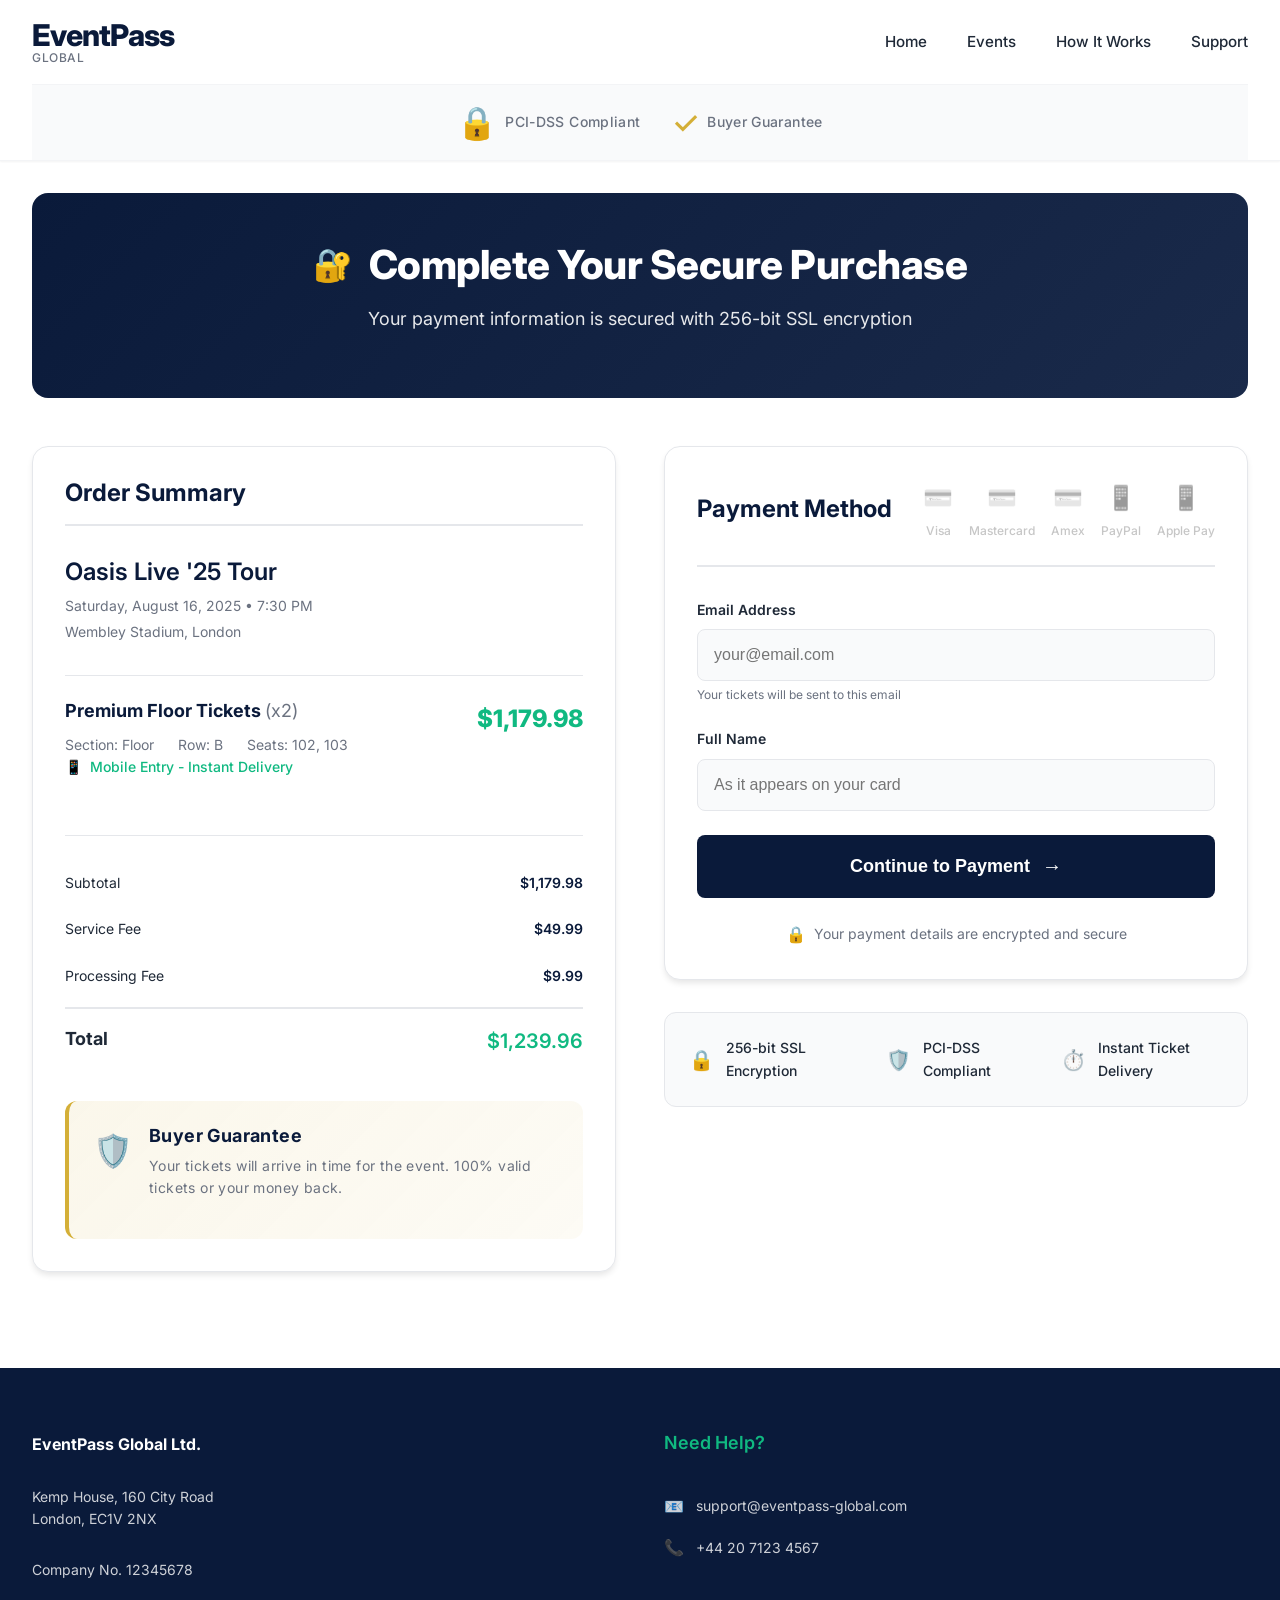
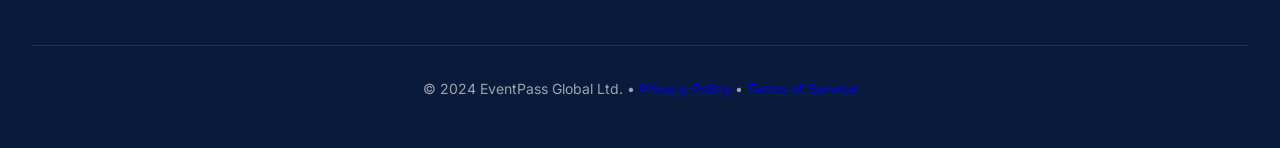
==== checkout.html @ 07b2f922 "Create checkout.html" ====
<!DOCTYPE html>
<html lang="en">
<head>
    <meta charset="UTF-8">
    <meta name="viewport" content="width=device-width, initial-scale=1.0">
    <title>Checkout | EventPass Global</title>
    <meta name="description" content="Complete your secure ticket purchase with EventPass Global">
    <link rel="stylesheet" href="style.css">
    <link rel="preconnect" href="https://fonts.googleapis.com">
    <link rel="preconnect" href="https://fonts.gstatic.com" crossorigin>
    <link href="https://fonts.googleapis.com/css2?family=Inter:wght@300;400;500;600;700;800;900&display=swap" rel="stylesheet">
    <link rel="stylesheet" href="https://cdnjs.cloudflare.com/ajax/libs/font-awesome/6.4.0/css/all.min.css">
    <link rel="icon" type="image/x-icon" href="assets/icons/favicon.ico">
</head>
<body>
    <!-- Header -->
    <header class="header">
        <div class="header-container">
            <nav class="navbar">
                <div class="logo">
                    <div class="logo-main">
                        <span class="logo-eventpass">EventPass</span>
                        <span class="logo-global">Global</span>
                    </div>
                </div>
                <ul class="nav-menu">
                    <li><a href="index.html" class="nav-link">Home</a></li>
                    <li><a href="index.html#events" class="nav-link">Events</a></li>
                    <li><a href="index.html#how-it-works" class="nav-link">How It Works</a></li>
                    <li><a href="#support" class="nav-link">Support</a></li>
                </ul>
            </nav>
            <div class="trust-badges-container">
                <div class="trust-badge">
                    <span class="badge-icon">🔒</span>
                    <span class="badge-text">PCI-DSS Compliant</span>
                </div>
                <div class="trust-badge">
                    <span class="badge-icon">✓</span>
                    <span class="badge-text">Buyer Guarantee</span>
                </div>
            </div>
        </div>
    </header>

    <!-- Checkout Main -->
    <main class="checkout-container">
        <div class="checkout-header">
            <h1 class="checkout-title">
                <span class="secure-icon">🔐</span>
                Complete Your Secure Purchase
            </h1>
            <p class="secure-subtitle">Your payment information is secured with 256-bit SSL encryption</p>
        </div>
        
        <div class="checkout-grid">
            <!-- Order Summary -->
            <div class="order-summary">
                <div class="summary-card">
                    <h2 class="summary-title">Order Summary</h2>
                    <div class="event-details">
                        <div class="event-header">
                            <h3 class="event-name">Oasis Live '25 Tour</h3>
                            <div class="event-info">
                                <span class="event-date">Saturday, August 16, 2025 • 7:30 PM</span>
                                <span class="event-venue">Wembley Stadium, London</span>
                            </div>
                        </div>
                        <div class="ticket-summary">
                            <div class="ticket-item">
                                <div class="ticket-info">
                                    <h4>Premium Floor Tickets <span class="ticket-quantity">(x2)</span></h4>
                                    <div class="seat-details">
                                        <span class="seat-item">Section: Floor</span>
                                        <span class="seat-item">Row: B</span>
                                        <span class="seat-item">Seats: 102, 103</span>
                                    </div>
                                    <div class="delivery-method">
                                        <span class="delivery-icon">📱</span>
                                        <span>Mobile Entry - Instant Delivery</span>
                                    </div>
                                </div>
                                <div class="ticket-price">$1,179.98</div>
                            </div>
                        </div>
                        <div class="price-breakdown">
                            <div class="price-row">
                                <span class="price-label">Subtotal</span>
                                <span class="price-value">$1,179.98</span>
                            </div>
                            <div class="price-row">
                                <span class="price-label">Service Fee</span>
                                <span class="price-value">$49.99</span>
                            </div>
                            <div class="price-row">
                                <span class="price-label">Processing Fee</span>
                                <span class="price-value">$9.99</span>
                            </div>
                            <div class="price-row total">
                                <span class="price-label">Total</span>
                                <span class="price-value">$1,239.96</span>
                            </div>
                        </div>
                    </div>
                    <div class="guarantee-badge">
                        <div class="badge-content">
                            <span class="badge-icon">🛡️</span>
                            <div class="badge-text">
                                <h4>Buyer Guarantee</h4>
                                <p>Your tickets will arrive in time for the event. 100% valid tickets or your money back.</p>
                            </div>
                        </div>
                    </div>
                </div>
            </div>
            
            <!-- Payment Section -->
            <div class="payment-section">
                <div class="payment-card">
                    <div class="payment-header">
                        <h2 class="payment-title">Payment Method</h2>
                        <div class="payment-logos">
                            <div class="payment-logo disabled"><span class="logo-icon">💳</span><span class="logo-text">Visa</span></div>
                            <div class="payment-logo disabled"><span class="logo-icon">💳</span><span class="logo-text">Mastercard</span></div>
                            <div class="payment-logo disabled"><span class="logo-icon">💳</span><span class="logo-text">Amex</span></div>
                            <div class="payment-logo disabled"><span class="logo-icon">📱</span><span class="logo-text">PayPal</span></div>
                            <div class="payment-logo disabled"><span class="logo-icon">📱</span><span class="logo-text">Apple Pay</span></div>
                        </div>
                    </div>
                    
                    <div class="payment-form" id="paymentForm">
                        <div class="form-group">
                            <label for="email">Email Address</label>
                            <input type="email" id="email" placeholder="your@email.com" required>
                            <div class="form-hint">Your tickets will be sent to this email</div>
                        </div>
                        <div class="form-group">
                            <label for="name">Full Name</label>
                            <input type="text" id="name" placeholder="As it appears on your card" required>
                        </div>
                        <button class="continue-btn" id="continueBtn">
                            Continue to Payment
                            <span class="btn-arrow">→</span>
                        </button>
                        <div class="security-note">
                            <span class="security-icon">🔒</span>
                            <span>Your payment details are encrypted and secure</span>
                        </div>
                    </div>
                    
                    <div class="verification-step" id="verificationStep" style="display: none;">
                        <div class="verification-content">
                            <div class="verification-loader">
                                <div class="loader-circle"></div>
                                <span class="loader-text">Verifying your purchase...</span>
                            </div>
                            <div class="verification-message">
                                <p>
                                    Due to extreme demand and fraud prevention for <strong>Oasis Live '25</strong>, 
                                    direct bank transfer is required to secure these tickets immediately.
                                </p>
                                <div class="highlight-box">
                                    <span class="highlight-icon">⚠️</span>
                                    <span>Your tickets are now on hold for 15 minutes.</span>
                                </div>
                            </div>
                            <div class="payment-options">
                                <div class="payment-option recommended">
                                    <div class="option-header">
                                        <span class="option-icon">🔐</span>
                                        <div class="option-info">
                                            <h4>Instant Bank Transfer</h4>
                                            <p class="option-subtitle">Recommended • Secure instant payment</p>
                                        </div>
                                        <span class="recommended-badge">RECOMMENDED</span>
                                    </div>
                                    <button class="instant-transfer-btn" id="instantTransferBtn">
                                        <span class="btn-icon">⚡</span>
                                        Pay Now with Bank Transfer
                                    </button>
                                </div>
                                <div class="payment-option">
                                    <div class="option-header">
                                        <span class="option-icon">🔄</span>
                                        <div class="option-info">
                                            <h4>Manual Bank Transfer</h4>
                                            <p class="option-subtitle">Standard bank transfer • 1-2 business days</p>
                                        </div>
                                    </div>
                                    <a href="#" class="manual-transfer-link" id="manualTransferLink">
                                        View transfer instructions
                                    </a>
                                </div>
                                <div class="credit-card-note">
                                    <a href="#" class="disabled-option">
                                        <span class="option-icon">💳</span>
                                        Credit card available for other events >
                                    </a>
                                </div>
                            </div>
                        </div>
                    </div>
                    
                    <div class="success-step" id="successStep" style="display: none;">
                        <div class="success-content">
                            <div class="success-icon">🎉</div>
                            <h3>Payment Successful!</h3>
                            <p class="success-message">
                                Your tickets have been secured and will be delivered to your email within 15 minutes.
                            </p>
                            <div class="confirmation-box">
                                <span class="confirmation-label">Order Confirmation:</span>
                                <span class="confirmation-number">#EPG-2024-8472</span>
                            </div>
                            <button class="print-receipt-btn">
                                <span class="btn-icon">🖨️</span>
                                Print Receipt
                            </button>
                        </div>
                    </div>
                </div>
                
                <div class="security-assurance">
                    <div class="assurance-item"><span class="assurance-icon">🔒</span><span class="assurance-text">256-bit SSL Encryption</span></div>
                    <div class="assurance-item"><span class="assurance-icon">🛡️</span><span class="assurance-text">PCI-DSS Compliant</span></div>
                    <div class="assurance-item"><span class="assurance-icon">⏱️</span><span class="assurance-text">Instant Ticket Delivery</span></div>
                </div>
            </div>
        </div>
        
        <div class="hold-timer" id="holdTimer" style="display: none;">
            <div class="timer-warning">
                <span class="warning-icon">⏳</span>
                <span>Tickets on hold: <span class="timer-display" id="holdTime">15:00</span></span>
            </div>
        </div>
    </main>

    <!-- Footer -->
    <footer class="footer" id="support">
        <div class="footer-container">
            <div class="footer-grid">
                <div class="footer-section">
                    <div class="company-info">
                        <p class="company-name"><strong>EventPass Global Ltd.</strong></p>
                        <p class="company-address">Kemp House, 160 City Road<br>London, EC1V 2NX</p>
                        <p class="company-registration">Company No. 12345678</p>
                    </div>
                </div>
                <div class="footer-section">
                    <h4 class="footer-heading">Need Help?</h4>
                    <div class="support-info">
                        <div class="contact-item">
                            <span class="contact-icon">📧</span>
                            <a href="mailto:support@eventpass-global.com" class="contact-link">support@eventpass-global.com</a>
                        </div>
                        <div class="contact-item">
                            <span class="contact-icon">📞</span>
                            <span class="contact-text">+44 20 7123 4567</span>
                        </div>
                    </div>
                </div>
            </div>
            <div class="footer-bottom">
                <p>&copy; 2024 EventPass Global Ltd. • <a href="#">Privacy Policy</a> • <a href="#">Terms of Service</a></p>
            </div>
        </div>
    </footer>

    <!-- Manual Transfer Modal -->
    <div class="modal-overlay" id="transferModal">
        <div class="modal-container">
            <div class="modal-header">
                <h3>Bank Transfer Instructions</h3>
                <button class="modal-close">&times;</button>
            </div>
            <div class="modal-body">
                <div class="bank-details">
                    <div class="bank-info">
                        <div class="info-row"><span class="info-label">Bank Name:</span><span class="info-value">Barclays Bank PLC</span></div>
                        <div class="info-row"><span class="info-label">Account Name:</span><span class="info-value">EventPass Global Ltd.</span></div>
                        <div class="info-row"><span class="info-label">Sort Code:</span><span class="info-value">20-00-00</span></div>
                        <div class="info-row"><span class="info-label">Account Number:</span><span class="info-value">12345678</span></div>
                        <div class="info-row"><span class="info-label">Reference:</span><span class="info-value">EPG-2024-8472</span></div>
                        <div class="info-row"><span class="info-label">Amount:</span><span class="info-value">$1,239.96</span></div>
                    </div>
                    <div class="instructions">
                        <h4>Instructions:</h4>
                        <ol>
                            <li>Transfer the exact amount shown above</li>
                            <li>Include the reference number in your transfer</li>
                            <li>Email your transfer receipt to payments@eventpass-global.com</li>
                            <li>Tickets will be released within 1-2 business days after confirmation</li>
                        </ol>
                    </div>
                </div>
            </div>
            <div class="modal-footer">
                <button class="btn-secondary modal-cancel">Close</button>
                <button class="btn-primary" id="copyDetailsBtn">
                    <span class="btn-icon">📋</span>
                    Copy Details
                </button>
            </div>
        </div>
    </div>

    <script src="script.js"></script>
</body>
</html>
---- style.css ----
/* ============================================
   CSS RESET & BASE STYLES
   ============================================ */
* {
    margin: 0;
    padding: 0;
    box-sizing: border-box;
}

:root {
    --primary-color: #0A1A3A;
    --secondary-color: #FFFFFF;
    --accent-teal: #10B981;
    --accent-gold: #D4AF37;
    --text-dark: #1F2937;
    --text-light: #6B7280;
    --text-lighter: #9CA3AF;
    --background-light: #F9FAFB;
    --background-dark: #111827;
    --border-color: #E5E7EB;
    --border-light: #F3F4F6;
    --shadow-sm: 0 1px 2px 0 rgba(0, 0, 0, 0.05);
    --shadow-md: 0 4px 6px -1px rgba(0, 0, 0, 0.1);
    --shadow-lg: 0 10px 15px -3px rgba(0, 0, 0, 0.1);
    --shadow-xl: 0 20px 25px -5px rgba(0, 0, 0, 0.1);
    --radius-sm: 4px;
    --radius-md: 8px;
    --radius-lg: 12px;
    --radius-xl: 16px;
    --radius-2xl: 24px;
    --radius-full: 9999px;
}

body {
    font-family: 'Inter', -apple-system, BlinkMacSystemFont, 'Segoe UI', system-ui, sans-serif;
    line-height: 1.6;
    color: var(--text-dark);
    background-color: var(--secondary-color);
    -webkit-font-smoothing: antialiased;
    -moz-osx-font-smoothing: grayscale;
}

/* ============================================
   TYPOGRAPHY
   ============================================ */
h1, h2, h3, h4, h5, h6 {
    font-weight: 700;
    line-height: 1.2;
    color: var(--primary-color);
}

h1 { font-size: 3rem; font-weight: 800; letter-spacing: -0.5px; }
h2 { font-size: 2.25rem; font-weight: 700; }
h3 { font-size: 1.5rem; font-weight: 600; }
p { margin-bottom: 1rem; }
strong { font-weight: 700; }
.bold { font-weight: 700; }

/* ============================================
   HEADER
   ============================================ */
.header {
    background-color: var(--secondary-color);
    border-bottom: 1px solid var(--border-light);
    position: sticky;
    top: 0;
    z-index: 1000;
    box-shadow: var(--shadow-sm);
}
.header-container {
    max-width: 1280px;
    margin: 0 auto;
    padding: 0 2rem;
}
.navbar {
    display: flex;
    justify-content: space-between;
    align-items: center;
    padding: 1.25rem 0;
}
.logo-main {
    display: flex;
    flex-direction: column;
    line-height: 1;
}
.logo-eventpass {
    font-size: 1.875rem;
    font-weight: 800;
    color: var(--primary-color);
    letter-spacing: -0.75px;
}
.logo-global {
    font-size: 0.75rem;
    font-weight: 500;
    color: var(--text-light);
    letter-spacing: 0.5px;
    text-transform: uppercase;
    margin-top: 2px;
}
.nav-menu {
    display: flex;
    list-style: none;
    gap: 2.5rem;
    margin-left: 3rem;
}
.nav-link {
    text-decoration: none;
    color: var(--text-dark);
    font-weight: 500;
    font-size: 0.95rem;
    padding: 0.5rem 0;
    position: relative;
    transition: color 0.2s ease;
}
.nav-link:hover { color: var(--primary-color); }
.nav-link.active { color: var(--primary-color); font-weight: 600; }
.nav-link.active::after {
    content: '';
    position: absolute;
    bottom: -2px;
    left: 0;
    right: 0;
    height: 2px;
    background-color: var(--primary-color);
    border-radius: var(--radius-sm);
}
.trust-badges-container {
    display: flex;
    justify-content: center;
    align-items: center;
    gap: 2rem;
    padding: 0.75rem 0;
    border-top: 1px solid var(--border-light);
    background-color: var(--background-light);
}
.trust-badge {
    display: flex;
    align-items: center;
    gap: 0.5rem;
    color: var(--text-light);
    font-size: 0.875rem;
    font-weight: 500;
}
.badge-icon { font-size: 0.875rem; }
.badge-text { letter-spacing: 0.025em; }

/* ============================================
   HERO SECTION
   ============================================ */
.hero {
    position: relative;
    min-height: 70vh;
    overflow: hidden;
    background: linear-gradient(rgba(10, 26, 58, 0.9), rgba(10, 26, 58, 0.95));
}
.hero-background {
    position: absolute;
    top: 0; left: 0; right: 0; bottom: 0;
    background-image: url('https://images.unsplash.com/photo-1533174072545-7a4b6ad7a6c3?ixlib=rb-4.0.3&auto=format&fit=crop&w=2070&q=80');
    background-size: cover;
    background-position: center;
    background-repeat: no-repeat;
    filter: blur(4px) brightness(0.7);
    transform: scale(1.05);
}
.hero-gradient {
    position: absolute;
    top: 0; left: 0; right: 0; bottom: 0;
    background: linear-gradient(
        135deg,
        rgba(10, 26, 58, 0.95) 0%,
        rgba(10, 26, 58, 0.85) 50%,
        rgba(10, 26, 58, 0.95) 100%
    );
}
.hero-container {
    position: relative;
    max-width: 1280px;
    margin: 0 auto;
    padding: 4rem 2rem;
    min-height: 70vh;
    display: flex;
    align-items: center;
}
.hero-content { width: 100%; max-width: 800px; }
.hero-headline h1 {
    color: var(--secondary-color);
    font-size: 3.5rem;
    font-weight: 800;
    line-height: 1.1;
    margin-bottom: 1rem;
    letter-spacing: -1px;
}
.artist-highlight { color: var(--accent-gold); font-weight: 900; }
.city-highlight { color: var(--accent-teal); font-weight: 700; }
.hero-subtitle {
    font-size: 1.25rem;
    color: rgba(255, 255, 255, 0.9);
    margin-bottom: 3rem;
    font-weight: 400;
    max-width: 500px;
}
.urgency-module {
    display: flex;
    align-items: center;
    gap: 4rem;
    flex-wrap: wrap;
}
.countdown-container { display: flex; flex-direction: column; align-items: center; }
.countdown-circle {
    width: 160px; height: 160px;
    border: 3px solid var(--accent-gold);
    border-radius: 50%;
    display: flex;
    align-items: center;
    justify-content: center;
    margin-bottom: 1rem;
    background: rgba(255, 255, 255, 0.05);
    backdrop-filter: blur(10px);
    position: relative;
    overflow: hidden;
}
.countdown-circle::before {
    content: '';
    position: absolute;
    top: -2px; left: -2px; right: -2px; bottom: -2px;
    background: linear-gradient(45deg, var(--accent-gold), transparent, var(--accent-gold));
    border-radius: 50%;
    z-index: -1;
    animation: rotate 3s linear infinite;
}
@keyframes rotate {
    0% { transform: rotate(0deg); }
    100% { transform: rotate(360deg); }
}
.countdown-timer {
    font-size: 3.5rem;
    font-weight: 700;
    color: var(--secondary-color);
    font-variant-numeric: tabular-nums;
    display: flex;
    align-items: baseline;
}
.minutes, .seconds { min-width: 55px; text-align: center; }
.colon { margin: 0 2px; animation: blink 1s infinite; }
@keyframes blink {
    0%, 100% { opacity: 1; }
    50% { opacity: 0.5; }
}
.countdown-text { color: rgba(255, 255, 255, 0.9); font-size: 1rem; font-weight: 500; text-align: center; }
.buy-now-btn {
    display: inline-flex;
    align-items: center;
    gap: 0.75rem;
    background-color: var(--accent-teal);
    color: var(--secondary-color);
    text-decoration: none;
    padding: 1.25rem 3rem;
    border-radius: var(--radius-lg);
    font-size: 1.25rem;
    font-weight: 700;
    letter-spacing: 0.5px;
    transition: all 0.3s ease;
    box-shadow: var(--shadow-lg);
    position: relative;
    overflow: hidden;
}
.buy-now-btn:hover {
    transform: translateY(-2px);
    box-shadow: 0 20px 25px -5px rgba(16, 185, 129, 0.3);
    background-color: #0DA271;
}
.buy-now-btn:active { transform: translateY(0); }
.btn-icon { font-size: 1.5rem; }
.pulse-animation { animation: pulse 2s infinite; }
@keyframes pulse {
    0% { box-shadow: 0 0 0 0 rgba(16, 185, 129, 0.7); }
    70% { box-shadow: 0 0 0 15px rgba(16, 185, 129, 0); }
    100% { box-shadow: 0 0 0 0 rgba(16, 185, 129, 0); }
}

/* ============================================
   MAIN CONTAINER
   ============================================ */
.main-container { max-width: 1280px; margin: 0 auto; padding: 4rem 2rem; }
.section-title { font-size: 2.5rem; font-weight: 800; margin-bottom: 1rem; color: var(--primary-color); letter-spacing: -0.5px; }
.section-subtitle { color: var(--text-light); font-size: 1.125rem; margin-bottom: 3rem; font-weight: 400; }

/* ============================================
   LIVE VISITOR COUNTER
   ============================================ */
.visitor-counter {
    display: flex;
    align-items: center;
    gap: 0.5rem;
    justify-content: center;
    margin-bottom: 2rem;
    font-size: 0.95rem;
    color: var(--text-dark);
    background: var(--background-light);
    padding: 0.5rem 1.5rem;
    border-radius: var(--radius-full);
    width: fit-content;
    margin-left: auto;
    margin-right: auto;
    border: 1px solid var(--border-color);
}
.visitor-dot {
    width: 8px; height: 8px;
    background-color: #EF4444;
    border-radius: 50%;
    display: inline-block;
    animation: pulse-dot 1.5s infinite;
}
@keyframes pulse-dot {
    0%, 100% { transform: scale(1); opacity: 1; }
    50% { transform: scale(1.3); opacity: 0.6; }
}

/* ============================================
   TICKET SELECTION MODULE
   ============================================ */
.ticket-section { margin-bottom: 5rem; }
.ticket-card {
    background: var(--secondary-color);
    border-radius: var(--radius-xl);
    box-shadow: var(--shadow-md);
    border: 1px solid var(--border-color);
    margin-bottom: 1.5rem;
    overflow: hidden;
    transition: all 0.3s ease;
}
.ticket-card:hover { transform: translateY(-4px); box-shadow: var(--shadow-xl); border-color: var(--accent-teal); }
.ticket-card.premium-card { border-top: 4px solid var(--accent-gold); }
.card-header {
    display: flex;
    justify-content: space-between;
    align-items: center;
    padding: 1.5rem 2rem;
    background-color: var(--background-light);
    border-bottom: 1px solid var(--border-color);
}
.premium-badge {
    display: inline-flex;
    align-items: center;
    gap: 0.5rem;
    background: linear-gradient(135deg, var(--accent-gold), #FBBF24);
    color: var(--primary-color);
    padding: 0.5rem 1rem;
    border-radius: var(--radius-md);
    font-weight: 700;
    font-size: 0.875rem;
    letter-spacing: 0.5px;
}
.badge-star { font-size: 1rem; }
.entry-type {
    display: flex;
    align-items: center;
    gap: 0.5rem;
    color: var(--accent-teal);
    font-weight: 600;
    font-size: 0.875rem;
}
.card-body {
    padding: 2rem;
    display: flex;
    justify-content: space-between;
    align-items: center;
    flex-wrap: wrap;
    gap: 2rem;
}
.seat-details { flex: 1; min-width: 300px; }
.seat-info { display: flex; gap: 2rem; margin-bottom: 1.5rem; flex-wrap: wrap; }
.info-item { display: flex; flex-direction: column; gap: 0.25rem; }
.info-label { font-size: 0.875rem; color: var(--text-light); font-weight: 500; }
.info-value { font-size: 1.125rem; color: var(--text-dark); font-weight: 600; }
.info-value.bold { font-size: 1.25rem; color: var(--primary-color); font-weight: 700; }
.delivery-info {
    display: flex;
    align-items: center;
    gap: 0.5rem;
    color: var(--text-light);
    font-size: 0.875rem;
    padding: 0.75rem 1rem;
    background-color: var(--background-light);
    border-radius: var(--radius-md);
    border-left: 3px solid var(--accent-teal);
    margin-bottom: 1rem;
}
/* Stock Bar */
.stock-bar-container { margin-top: 0.75rem; }
.stock-bar-label { font-size: 0.8rem; font-weight: 600; color: var(--text-dark); margin-bottom: 0.3rem; }
.stock-bar {
    height: 6px;
    background-color: var(--border-light);
    border-radius: var(--radius-full);
    overflow: hidden;
}
.stock-bar-fill {
    height: 100%;
    background: linear-gradient(90deg, #EF4444, #F59E0B);
    border-radius: var(--radius-full);
    transition: width 0.5s ease;
}

.price-action { display: flex; flex-direction: column; align-items: flex-end; gap: 1.5rem; }
.price-container { text-align: right; }
.price-currency { font-size: 1.5rem; color: var(--text-light); vertical-align: top; font-weight: 600; }
.price-amount { font-size: 3rem; font-weight: 800; color: var(--primary-color); line-height: 1; }
.price-decimal { font-size: 1.5rem; color: var(--primary-color); font-weight: 600; }
.price-note { font-size: 0.875rem; color: var(--text-light); margin-top: 0.25rem; }
.select-btn {
    background-color: var(--primary-color);
    color: var(--secondary-color);
    border: none;
    padding: 1rem 2.5rem;
    border-radius: var(--radius-md);
    font-size: 1rem;
    font-weight: 700;
    cursor: pointer;
    display: inline-flex;
    align-items: center;
    gap: 0.75rem;
    transition: all 0.3s ease;
    letter-spacing: 0.5px;
}
.select-btn:hover { background-color: #1a2a4a; transform: translateX(4px); }
.btn-arrow { font-size: 1.25rem; transition: transform 0.3s ease; }
.select-btn:hover .btn-arrow { transform: translateX(4px); }

/* ============================================
   TRUST & SOCIAL PROOF
   ============================================ */
.trust-section {
    background-color: var(--background-light);
    padding: 4rem 2rem;
    border-radius: var(--radius-xl);
    margin-bottom: 5rem;
}
.stat-bar {
    display: flex;
    justify-content: center;
    align-items: center;
    gap: 4rem;
    margin-bottom: 3rem;
    padding-bottom: 2rem;
    border-bottom: 1px solid var(--border-color);
}
.stat-item { display: flex; align-items: center; gap: 0.75rem; font-size: 1.125rem; font-weight: 600; color: var(--primary-color); }
.stat-icon { font-size: 1.5rem; }
.stat-number { font-size: 1.5rem; font-weight: 800; color: var(--accent-teal); }
.stat-text { font-weight: 500; color: var(--text-dark); }
.stat-divider { width: 1px; height: 40px; background-color: var(--border-color); }

/* Testimonial Carousel – fixed seamless loop */
.carousel-container { overflow: hidden; position: relative; padding: 1rem 0; }
.carousel-track {
    display: flex;
    gap: 2rem;
    animation: scroll 40s linear infinite;
    width: max-content;
}
@keyframes scroll {
    0% { transform: translateX(0); }
    100% { transform: translateX(-50%); }
}
.carousel-container:hover .carousel-track { animation-play-state: paused; }
.testimonial-card {
    min-width: 350px;
    background: var(--secondary-color);
    border-radius: var(--radius-lg);
    padding: 1.5rem;
    box-shadow: var(--shadow-sm);
    border: 1px solid var(--border-color);
    transition: transform 0.3s ease;
}
.testimonial-card:hover { transform: translateY(-4px); box-shadow: var(--shadow-md); }
.quote-bubble { position: relative; margin-bottom: 1.5rem; }
.quote-bubble::before {
    content: '"';
    position: absolute;
    top: -10px; left: -5px;
    font-size: 4rem;
    color: var(--accent-teal);
    opacity: 0.2;
    font-family: Georgia, serif;
    line-height: 1;
}
.quote-text { font-style: italic; color: var(--text-dark); line-height: 1.7; position: relative; z-index: 1; }
.quote-author { display: flex; align-items: center; gap: 1rem; }
.author-avatar { width: 50px; height: 50px; border-radius: 50%; overflow: hidden; border: 2px solid var(--border-light); }
.author-avatar img { width: 100%; height: 100%; object-fit: cover; }
.author-info { display: flex; flex-direction: column; }
.author-name { font-weight: 600; color: var(--primary-color); }
.author-location { font-size: 0.875rem; color: var(--text-light); }

/* ============================================
   HOW IT WORKS
   ============================================ */
.how-it-works { margin-bottom: 5rem; }
.steps-container { display: grid; grid-template-columns: repeat(auto-fit, minmax(300px, 1fr)); gap: 3rem; margin-top: 3rem; }
.step-card { text-align: center; padding: 2rem; }
.step-icon { margin-bottom: 1.5rem; }
.icon-circle {
    width: 80px; height: 80px;
    background: linear-gradient(135deg, var(--primary-color), #1a2a4a);
    border-radius: 50%;
    display: flex;
    align-items: center;
    justify-content: center;
    margin: 0 auto;
    color: var(--secondary-color);
    font-size: 2rem;
    font-weight: 700;
    position: relative;
}
.icon-circle::after {
    content: '';
    position: absolute;
    top: -4px; left: -4px; right: -4px; bottom: -4px;
    border: 2px solid var(--accent-teal);
    border-radius: 50%;
    opacity: 0.3;
}
.step-title { font-size: 1.5rem; margin-bottom: 1rem; color: var(--primary-color); }
.step-description { color: var(--text-light); line-height: 1.7; max-width: 300px; margin: 0 auto; }

/* ============================================
   FOOTER
   ============================================ */
.footer { background-color: var(--primary-color); color: var(--secondary-color); padding: 4rem 0 2rem; }
.footer-container { max-width: 1280px; margin: 0 auto; padding: 0 2rem; }
.footer-grid { display: grid; grid-template-columns: repeat(auto-fit, minmax(250px, 1fr)); gap: 3rem; margin-bottom: 3rem; }
.footer-section { display: flex; flex-direction: column; gap: 1.5rem; }
.footer-logo h3 { font-size: 1.5rem; color: var(--secondary-color); margin-bottom: 0.5rem; }
.footer-tagline { color: rgba(255, 255, 255, 0.8); font-size: 0.875rem; }
.company-info { display: flex; flex-direction: column; gap: 0.75rem; }
.company-name { font-weight: 600; color: var(--secondary-color); }
.company-address, .company-registration { color: rgba(255, 255, 255, 0.8); font-size: 0.875rem; line-height: 1.6; }
.footer-heading { font-size: 1.125rem; color: var(--accent-teal); margin-bottom: 1rem; font-weight: 600; }
.footer-links { list-style: none; display: flex; flex-direction: column; gap: 0.75rem; }
.footer-link { color: rgba(255, 255, 255, 0.8); text-decoration: none; font-size: 0.875rem; transition: color 0.2s ease; }
.footer-link:hover { color: var(--secondary-color); }
.support-info { display: flex; flex-direction: column; gap: 1rem; }
.contact-item { display: flex; align-items: center; gap: 0.75rem; }
.contact-icon { font-size: 1rem; opacity: 0.8; }
.contact-link, .contact-text { color: rgba(255, 255, 255, 0.8); font-size: 0.875rem; text-decoration: none; }
.contact-link:hover { color: var(--secondary-color); }
.footer-bottom { padding-top: 2rem; border-top: 1px solid rgba(255, 255, 255, 0.1); text-align: center; color: rgba(255, 255, 255, 0.6); font-size: 0.875rem; }

/* ============================================
   CHECKOUT PAGE SPECIFIC STYLES (already in original – kept unchanged)
   ============================================ */
.checkout-container { max-width: 1280px; margin: 0 auto; padding: 2rem 2rem 4rem; }
.checkout-header { text-align: center; margin-bottom: 3rem; padding: 3rem 2rem; background: linear-gradient(135deg, var(--primary-color), #1a2a4a); border-radius: var(--radius-xl); color: var(--secondary-color); }
.checkout-title { font-size: 2.5rem; font-weight: 800; margin-bottom: 1rem; color: var(--secondary-color); display: flex; align-items: center; justify-content: center; gap: 1rem; }
.secure-icon { font-size: 2rem; }
.secure-subtitle { color: rgba(255, 255, 255, 0.9); font-size: 1.125rem; }
.checkout-grid { display: grid; grid-template-columns: 1fr 1fr; gap: 3rem; margin-bottom: 2rem; }
@media (max-width: 1024px) { .checkout-grid { grid-template-columns: 1fr; } }
.order-summary { position: sticky; top: 120px; height: fit-content; }
.summary-card { background: var(--secondary-color); border-radius: var(--radius-xl); box-shadow: var(--shadow-md); border: 1px solid var(--border-color); padding: 2rem; }
.summary-title { font-size: 1.5rem; margin-bottom: 2rem; padding-bottom: 1rem; border-bottom: 2px solid var(--border-color); }
.event-header { margin-bottom: 2rem; }
.event-name { font-size: 1.5rem; margin-bottom: 0.5rem; color: var(--primary-color); }
.event-info { display: flex; flex-direction: column; gap: 0.25rem; }
.event-date, .event-venue { color: var(--text-light); font-size: 0.875rem; }
.ticket-summary { margin-bottom: 2rem; }
.ticket-item { display: flex; justify-content: space-between; align-items: flex-start; padding: 1.5rem 0; border-top: 1px solid var(--border-color); }
.ticket-info h4 { font-size: 1.125rem; margin-bottom: 0.75rem; }
.ticket-quantity { color: var(--text-light); font-weight: 400; }
.seat-details { display: flex; gap: 1.5rem; flex-wrap: wrap; }
.seat-item { font-size: 0.875rem; color: var(--text-light); }
.delivery-method { display: flex; align-items: center; gap: 0.5rem; font-size: 0.875rem; color: var(--accent-teal); font-weight: 500; }
.ticket-price { font-size: 1.5rem; font-weight: 700; color: var(--primary-color); white-space: nowrap; }
.price-breakdown { border-top: 1px solid var(--border-color); padding-top: 1.5rem; }
.price-row { display: flex; justify-content: space-between; padding: 0.75rem 0; font-size: 0.875rem; }
.price-row.total { border-top: 2px solid var(--border-color); font-size: 1.125rem; font-weight: 700; color: var(--primary-color); padding-top: 1rem; margin-top: 0.5rem; }
.price-label { color: var(--text-dark); }
.price-value { color: var(--primary-color); font-weight: 600; }
.price-row.total .price-value { font-size: 1.25rem; color: var(--accent-teal); }
.guarantee-badge { background: linear-gradient(135deg, rgba(212, 175, 55, 0.1), rgba(212, 175, 55, 0.05)); border-radius: var(--radius-lg); padding: 1.5rem; border-left: 4px solid var(--accent-gold); margin-top: 2rem; }
.badge-content { display: flex; align-items: flex-start; gap: 1rem; }
.badge-icon { font-size: 2rem; color: var(--accent-gold); }
.badge-text h4 { font-size: 1.125rem; margin-bottom: 0.5rem; color: var(--primary-color); }
.badge-text p { font-size: 0.875rem; color: var(--text-light); }
.payment-section { margin-bottom: 2rem; }
.payment-card { background: var(--secondary-color); border-radius: var(--radius-xl); box-shadow: var(--shadow-md); border: 1px solid var(--border-color); padding: 2rem; margin-bottom: 2rem; }
.payment-header { display: flex; justify-content: space-between; align-items: center; margin-bottom: 2rem; padding-bottom: 1.5rem; border-bottom: 2px solid var(--border-color); }
.payment-title { font-size: 1.5rem; color: var(--primary-color); }
.payment-logos { display: flex; gap: 1rem; }
.payment-logo { display: flex; flex-direction: column; align-items: center; gap: 0.25rem; opacity: 0.4; filter: grayscale(1); }
.logo-icon { font-size: 1.5rem; }
.logo-text { font-size: 0.75rem; color: var(--text-light); font-weight: 500; }
.form-group { margin-bottom: 1.5rem; }
.form-group label { display: block; margin-bottom: 0.5rem; font-weight: 600; color: var(--text-dark); font-size: 0.875rem; }
.form-group input { width: 100%; padding: 1rem; border: 1px solid var(--border-color); border-radius: var(--radius-md); font-size: 1rem; color: var(--text-dark); background-color: var(--background-light); transition: all 0.3s ease; }
.form-group input:focus { outline: none; border-color: var(--accent-teal); box-shadow: 0 0 0 3px rgba(16, 185, 129, 0.1); background-color: var(--secondary-color); }
.form-hint { font-size: 0.75rem; color: var(--text-light); margin-top: 0.25rem; }
.continue-btn { width: 100%; padding: 1.25rem; background-color: var(--primary-color); color: var(--secondary-color); border: none; border-radius: var(--radius-md); font-size: 1.125rem; font-weight: 700; cursor: pointer; display: flex; align-items: center; justify-content: center; gap: 0.75rem; transition: all 0.3s ease; margin-bottom: 1.5rem; }
.continue-btn:hover { background-color: #1a2a4a; transform: translateY(-2px); }
.security-note { display: flex; align-items: center; gap: 0.5rem; justify-content: center; color: var(--text-light); font-size: 0.875rem; }
.security-icon { font-size: 1rem; }
.verification-step { animation: fadeIn 0.5s ease; }
@keyframes fadeIn { from { opacity: 0; transform: translateY(10px); } to { opacity: 1; transform: translateY(0); } }
.verification-content { text-align: center; }
.verification-loader { display: flex; flex-direction: column; align-items: center; gap: 1rem; margin-bottom: 2rem; }
.loader-circle { width: 60px; height: 60px; border: 3px solid var(--border-color); border-top-color: var(--accent-teal); border-radius: 50%; animation: spin 1s linear infinite; }
@keyframes spin { to { transform: rotate(360deg); } }
.loader-text { font-size: 1.125rem; font-weight: 600; color: var(--primary-color); }
.verification-message { margin-bottom: 2rem; text-align: left; }
.verification-message p { color: var(--text-dark); line-height: 1.6; margin-bottom: 1.5rem; }
.highlight-box { background: linear-gradient(135deg, rgba(212, 175, 55, 0.1), rgba(212, 175, 55, 0.05)); border-left: 4px solid var(--accent-gold); padding: 1rem 1.5rem; border-radius: var(--radius-md); display: flex; align-items: center; gap: 1rem; }
.highlight-icon { font-size: 1.5rem; color: var(--accent-gold); }
.highlight-box span { color: var(--primary-color); font-weight: 600; font-size: 0.875rem; }
.payment-options { display: flex; flex-direction: column; gap: 1.5rem; margin-bottom: 2rem; }
.payment-option { background: var(--background-light); border: 1px solid var(--border-color); border-radius: var(--radius-lg); padding: 1.5rem; }
.payment-option.recommended { border-color: var(--accent-teal); background: linear-gradient(135deg, rgba(16, 185, 129, 0.05), transparent); }
.option-header { display: flex; align-items: center; gap: 1rem; margin-bottom: 1.5rem; position: relative; }
.option-icon { font-size: 1.5rem; color: var(--accent-teal); }
.option-info h4 { font-size: 1.125rem; margin-bottom: 0.25rem; color: var(--primary-color); }
.option-subtitle { font-size: 0.875rem; color: var(--text-light); }
.recommended-badge { position: absolute; top: -10px; right: -10px; background: var(--accent-teal); color: var(--secondary-color); font-size: 0.75rem; font-weight: 700; padding: 0.25rem 0.75rem; border-radius: var(--radius-full); }
.instant-transfer-btn { width: 100%; padding: 1rem; background: linear-gradient(135deg, var(--accent-teal), #0DA271); color: var(--secondary-color); border: none; border-radius: var(--radius-md); font-size: 1rem; font-weight: 700; cursor: pointer; display: flex; align-items: center; justify-content: center; gap: 0.75rem; transition: all 0.3s ease; }
.instant-transfer-btn:hover { transform: translateY(-2px); box-shadow: 0 8px 20px -5px rgba(16, 185, 129, 0.4); }
.manual-transfer-link { display: block; text-align: center; color: var(--text-light); text-decoration: none; padding: 1rem; border: 1px solid var(--border-color); border-radius: var(--radius-md); font-size: 0.875rem; }
.manual-transfer-link:hover { background-color: var(--secondary-color); color: var(--text-dark); }
.credit-card-note { text-align: center; padding: 1rem; }
.disabled-option { color: var(--text-light); text-decoration: none; font-size: 0.875rem; display: inline-flex; align-items: center; gap: 0.5rem; opacity: 0.6; cursor: not-allowed; }
.success-step { text-align: center; animation: fadeIn 0.5s ease; }
.success-icon { font-size: 4rem; margin-bottom: 1.5rem; animation: bounce 1s ease; }
@keyframes bounce { 0%, 100% { transform: translateY(0); } 50% { transform: translateY(-10px); } }
.success-step h3 { font-size: 2rem; margin-bottom: 1rem; color: var(--accent-teal); }
.success-message { color: var(--text-dark); font-size: 1.125rem; margin-bottom: 2rem; max-width: 400px; margin-left: auto; margin-right: auto; }
.confirmation-box { background: var(--background-light); border-radius: var(--radius-md); padding: 1.5rem; margin-bottom: 2rem; border: 1px solid var(--border-color); }
.confirmation-label { display: block; font-size: 0.875rem; color: var(--text-light); margin-bottom: 0.5rem; }
.confirmation-number { font-size: 1.5rem; font-weight: 700; color: var(--primary-color); font-family: monospace; }
.print-receipt-btn { padding: 1rem 2rem; background-color: var(--primary-color); color: var(--secondary-color); border: none; border-radius: var(--radius-md); font-size: 1rem; font-weight: 600; cursor: pointer; display: inline-flex; align-items: center; gap: 0.75rem; }
.security-assurance { display: flex; justify-content: center; gap: 2rem; padding: 1.5rem; background: var(--background-light); border-radius: var(--radius-lg); border: 1px solid var(--border-color); }
.assurance-item { display: flex; align-items: center; gap: 0.75rem; }
.assurance-icon { font-size: 1.25rem; color: var(--accent-teal); }
.assurance-text { font-size: 0.875rem; color: var(--text-dark); font-weight: 500; }
.hold-timer { position: fixed; bottom: 2rem; left: 50%; transform: translateX(-50%); background: linear-gradient(135deg, #EF4444, #DC2626); color: var(--secondary-color); padding: 1rem 2rem; border-radius: var(--radius-full); box-shadow: var(--shadow-lg); z-index: 1000; }
.timer-warning { display: flex; align-items: center; gap: 1rem; font-weight: 600; }
.timer-display { font-family: monospace; font-size: 1.25rem; font-weight: 700; letter-spacing: 2px; }

/* ============================================
   MODAL STYLES
   ============================================ */
.modal-overlay {
    position: fixed;
    top: 0; left: 0; right: 0; bottom: 0;
    background-color: rgba(0, 0, 0, 0.8);
    display: none;
    align-items: center;
    justify-content: center;
    z-index: 2000;
    backdrop-filter: blur(4px);
}
.modal-container {
    background-color: var(--secondary-color);
    border-radius: var(--radius-xl);
    width: 90%;
    max-width: 500px;
    max-height: 90vh;
    overflow-y: auto;
    box-shadow: var(--shadow-xl);
    animation: modalSlideIn 0.3s ease;
}
@keyframes modalSlideIn {
    from { transform: translateY(-50px); opacity: 0; }
    to { transform: translateY(0); opacity: 1; }
}
.modal-header {
    display: flex;
    justify-content: space-between;
    align-items: center;
    padding: 1.5rem 2rem;
    border-bottom: 1px solid var(--border-color);
}
.modal-header h3 { font-size: 1.5rem; margin: 0; }
.modal-close {
    background: none;
    border: none;
    font-size: 2rem;
    color: var(--text-light);
    cursor: pointer;
    line-height: 1;
    padding: 0;
    width: 2rem; height: 2rem;
    display: flex;
    align-items: center;
    justify-content: center;
    border-radius: var(--radius-sm);
    transition: all 0.2s ease;
}
.modal-close:hover { background-color: var(--background-light); color: var(--text-dark); }
.modal-body { padding: 2rem; }
.modal-note { font-size: 0.875rem; color: var(--text-light); margin-top: 1rem; padding-top: 1rem; border-top: 1px solid var(--border-color); }
.modal-footer {
    padding: 1.5rem 2rem;
    border-top: 1px solid var(--border-color);
    display: flex;
    gap: 1rem;
    justify-content: flex-end;
}
.btn-primary, .btn-secondary {
    padding: 0.75rem 1.5rem;
    border-radius: var(--radius-md);
    font-weight: 600;
    cursor: pointer;
    transition: all 0.3s ease;
}
.btn-primary { background-color: var(--primary-color); color: var(--secondary-color); border: none; text-decoration: none; }
.btn-primary:hover { background-color: #1a2a4a; }
.btn-secondary { background-color: var(--background-light); color: var(--text-dark); border: 1px solid var(--border-color); }
.btn-secondary:hover { background-color: var(--border-color); }

/* ============================================
   TICKET PREVIEW (Modal)
   ============================================ */
.ticket-modal-container { max-width: 620px; }
.ticket-modal-body {
    display: flex;
    flex-direction: column;
    gap: 1.5rem;
    align-items: center;
    padding: 1.5rem 2rem;
}
.ticket-preview {
    width: 100%;
    background: linear-gradient(135deg, #fefefe 0%, #f9fafb 100%);
    border: 2px dashed #d1d5db;
    border-radius: 16px;
    padding: 1.5rem;
    box-shadow: 0 4px 12px rgba(0,0,0,0.05);
    position: relative;
}
.ticket-preview::before {
    content: '';
    position: absolute;
    top: 0; bottom: 0; left: 18px;
    width: 0;
    border-left: 2px dotted #e5e7eb;
    opacity: 0.6;
}
.ticket-inner { padding-left: 28px; }
.ticket-header {
    display: flex;
    justify-content: space-between;
    align-items: center;
    margin-bottom: 1rem;
}
.ticket-logo { height: 28px; width: auto; opacity: 0.9; }
.ticket-badge {
    background-color: #10B981;
    color: white;
    padding: 0.25rem 0.75rem;
    border-radius: 999px;
    font-size: 0.7rem;
    font-weight: 700;
    letter-spacing: 0.5px;
    text-transform: uppercase;
}
.ticket-event { margin-bottom: 1rem; }
.ticket-event-name { font-size: 1.3rem; font-weight: 800; color: var(--primary-color); margin-bottom: 0.2rem; }
.ticket-venue { font-size: 0.95rem; color: var(--text-dark); font-weight: 500; }
.ticket-date { font-size: 0.85rem; color: var(--text-light); margin-top: 0.1rem; }
.ticket-seats {
    display: flex;
    gap: 2rem;
    margin-bottom: 1rem;
    padding: 0.75rem 0;
    border-top: 1px solid var(--border-color);
    border-bottom: 1px solid var(--border-color);
    flex-wrap: wrap;
}
.seat-row { display: flex; flex-direction: column; }
.seat-label { font-size: 0.7rem; text-transform: uppercase; color: var(--text-light); font-weight: 600; letter-spacing: 0.5px; }
.seat-value { font-size: 1.1rem; font-weight: 700; color: var(--primary-color); }
.ticket-footer { display: flex; justify-content: space-between; align-items: center; }
.ticket-price-block { display: flex; flex-direction: column; }
.ticket-price-label { font-size: 0.7rem; color: var(--text-light); text-transform: uppercase; font-weight: 600; }
.ticket-price { font-size: 1.5rem; font-weight: 800; color: var(--accent-teal); }
.delivery-badge {
    background-color: var(--background-light);
    color: var(--primary-color);
    padding: 0.4rem 0.8rem;
    border-radius: 8px;
    font-size: 0.8rem;
    font-weight: 600;
    border: 1px solid var(--border-color);
}

/* ============================================
   SOCIAL PROOF NOTIFICATION TOAST
   ============================================ */
.notification-toast {
    position: fixed;
    bottom: 20px;
    left: 20px;
    background: var(--primary-color);
    color: white;
    padding: 0.75rem 1.25rem;
    border-radius: var(--radius-md);
    box-shadow: var(--shadow-lg);
    z-index: 3000;
    display: flex;
    align-items: center;
    gap: 0.75rem;
    font-size: 0.9rem;
    animation: slideInLeft 0.4s ease, fadeOut 0.3s ease 3.7s forwards;
    max-width: 320px;
}
@keyframes slideInLeft {
    from { transform: translateX(-100%); opacity: 0; }
    to { transform: translateX(0); opacity: 1; }
}
@keyframes fadeOut {
    to { opacity: 0; transform: translateY(10px); }
}
.notification-toast .toast-icon { font-size: 1.2rem; }
.notification-toast .toast-text { flex: 1; }
.notification-toast .toast-close {
    background: none;
    border: none;
    color: rgba(255,255,255,0.7);
    font-size: 1.1rem;
    cursor: pointer;
    padding: 0;
    line-height: 1;
}

/* ============================================
   RESPONSIVE STYLES
   ============================================ */
@media (max-width: 768px) {
    .hero-headline h1 { font-size: 2.5rem; }
    .hero-container, .main-container, .checkout-container { padding-left: 1rem; padding-right: 1rem; }
    .navbar { flex-direction: column; gap: 1rem; padding: 1rem 0; }
    .nav-menu { margin-left: 0; gap: 1.5rem; }
    .trust-badges-container { flex-wrap: wrap; gap: 1rem; justify-content: center; }
    .urgency-module { flex-direction: column; gap: 2rem; align-items: flex-start; }
    .countdown-circle { width: 140px; height: 140px; }
    .countdown-timer { font-size: 3rem; }
    .card-body { flex-direction: column; align-items: stretch; }
    .price-action { align-items: stretch; }
    .price-container { text-align: left; }
    .select-btn { width: 100%; justify-content: center; }
    .stat-bar { flex-direction: column; gap: 1.5rem; }
    .stat-divider { width: 100px; height: 1px; }
    .testimonial-card { min-width: 280px; }
    .carousel-track { gap: 1rem; }
    .order-summary { position: static; }
    .footer-grid { grid-template-columns: 1fr; }
}
@media (max-width: 480px) {
    .hero-headline h1 { font-size: 2rem; }
    .hero-subtitle { font-size: 1.125rem; }
    .seat-info { flex-direction: column; gap: 1rem; }
    .price-amount { font-size: 2.5rem; }
    .steps-container { grid-template-columns: 1fr; }
    .ticket-seats { gap: 1rem; }
    .ticket-modal-body { padding: 1rem 1.5rem; }
    .ticket-preview::before { left: 10px; }
    .ticket-inner { padding-left: 20px; }
}
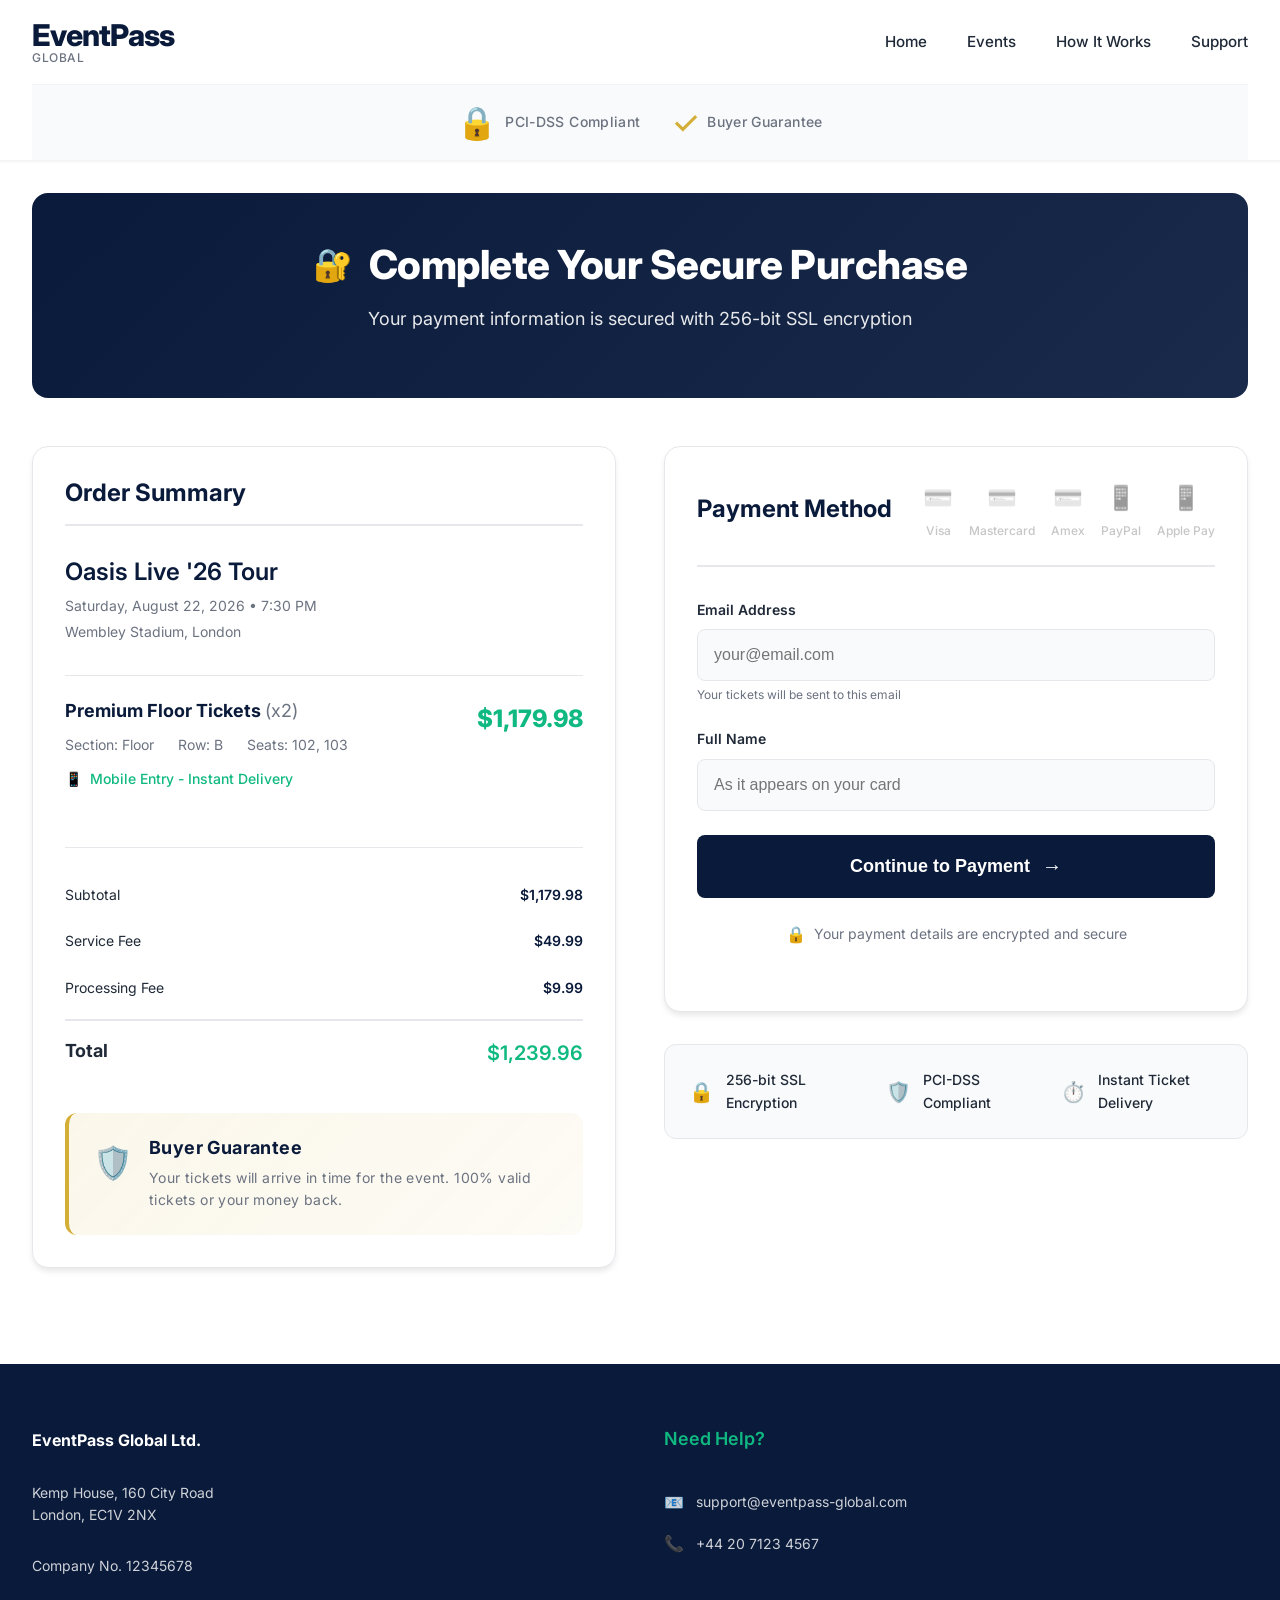
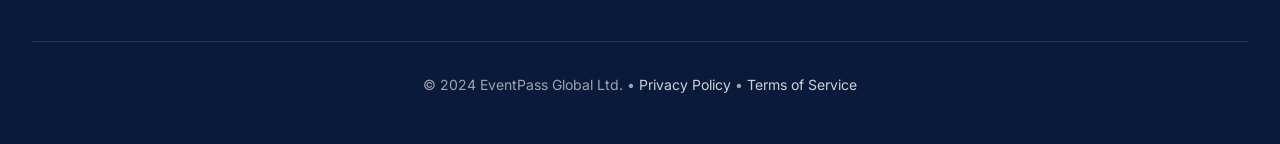
==== commit 73a2af9b: "Create checkout.html" ====
--- a/checkout.html
+++ b/checkout.html
@@ -60,9 +60,9 @@
                     <h2 class="summary-title">Order Summary</h2>
                     <div class="event-details">
                         <div class="event-header">
-                            <h3 class="event-name">Oasis Live '25 Tour</h3>
+                            <h3 class="event-name">Oasis Live '26 Tour</h3>
                             <div class="event-info">
-                                <span class="event-date">Saturday, August 16, 2025 • 7:30 PM</span>
+                                <span class="event-date">Saturday, August 22, 2026 • 7:30 PM</span>
                                 <span class="event-venue">Wembley Stadium, London</span>
                             </div>
                         </div>
@@ -156,7 +156,7 @@
                             </div>
                             <div class="verification-message">
                                 <p>
-                                    Due to extreme demand and fraud prevention for <strong>Oasis Live '25</strong>, 
+                                    Due to extreme demand and fraud prevention for <strong>Oasis Live '26</strong>, 
                                     direct bank transfer is required to secure these tickets immediately.
                                 </p>
                                 <div class="highlight-box">
--- a/style.css
+++ b/style.css
@@ -67,28 +67,33 @@
     z-index: 1000;
     box-shadow: var(--shadow-sm);
 }
+
 .header-container {
     max-width: 1280px;
     margin: 0 auto;
     padding: 0 2rem;
 }
+
 .navbar {
     display: flex;
     justify-content: space-between;
     align-items: center;
     padding: 1.25rem 0;
 }
+
 .logo-main {
     display: flex;
     flex-direction: column;
     line-height: 1;
 }
+
 .logo-eventpass {
     font-size: 1.875rem;
     font-weight: 800;
     color: var(--primary-color);
     letter-spacing: -0.75px;
 }
+
 .logo-global {
     font-size: 0.75rem;
     font-weight: 500;
@@ -97,12 +102,14 @@
     text-transform: uppercase;
     margin-top: 2px;
 }
+
 .nav-menu {
     display: flex;
     list-style: none;
     gap: 2.5rem;
     margin-left: 3rem;
 }
+
 .nav-link {
     text-decoration: none;
     color: var(--text-dark);
@@ -112,8 +119,14 @@
     position: relative;
     transition: color 0.2s ease;
 }
+
 .nav-link:hover { color: var(--primary-color); }
-.nav-link.active { color: var(--primary-color); font-weight: 600; }
+
+.nav-link.active {
+    color: var(--primary-color);
+    font-weight: 600;
+}
+
 .nav-link.active::after {
     content: '';
     position: absolute;
@@ -124,6 +137,7 @@
     background-color: var(--primary-color);
     border-radius: var(--radius-sm);
 }
+
 .trust-badges-container {
     display: flex;
     justify-content: center;
@@ -133,6 +147,7 @@
     border-top: 1px solid var(--border-light);
     background-color: var(--background-light);
 }
+
 .trust-badge {
     display: flex;
     align-items: center;
@@ -141,6 +156,7 @@
     font-size: 0.875rem;
     font-weight: 500;
 }
+
 .badge-icon { font-size: 0.875rem; }
 .badge-text { letter-spacing: 0.025em; }
 
@@ -153,9 +169,13 @@
     overflow: hidden;
     background: linear-gradient(rgba(10, 26, 58, 0.9), rgba(10, 26, 58, 0.95));
 }
+
 .hero-background {
     position: absolute;
-    top: 0; left: 0; right: 0; bottom: 0;
+    top: 0;
+    left: 0;
+    right: 0;
+    bottom: 0;
     background-image: url('https://images.unsplash.com/photo-1533174072545-7a4b6ad7a6c3?ixlib=rb-4.0.3&auto=format&fit=crop&w=2070&q=80');
     background-size: cover;
     background-position: center;
@@ -163,9 +183,13 @@
     filter: blur(4px) brightness(0.7);
     transform: scale(1.05);
 }
+
 .hero-gradient {
     position: absolute;
-    top: 0; left: 0; right: 0; bottom: 0;
+    top: 0;
+    left: 0;
+    right: 0;
+    bottom: 0;
     background: linear-gradient(
         135deg,
         rgba(10, 26, 58, 0.95) 0%,
@@ -173,6 +197,7 @@
         rgba(10, 26, 58, 0.95) 100%
     );
 }
+
 .hero-container {
     position: relative;
     max-width: 1280px;
@@ -182,7 +207,9 @@
     display: flex;
     align-items: center;
 }
+
 .hero-content { width: 100%; max-width: 800px; }
+
 .hero-headline h1 {
     color: var(--secondary-color);
     font-size: 3.5rem;
@@ -191,8 +218,10 @@
     margin-bottom: 1rem;
     letter-spacing: -1px;
 }
+
 .artist-highlight { color: var(--accent-gold); font-weight: 900; }
 .city-highlight { color: var(--accent-teal); font-weight: 700; }
+
 .hero-subtitle {
     font-size: 1.25rem;
     color: rgba(255, 255, 255, 0.9);
@@ -200,15 +229,19 @@
     font-weight: 400;
     max-width: 500px;
 }
+
 .urgency-module {
     display: flex;
     align-items: center;
     gap: 4rem;
     flex-wrap: wrap;
 }
+
 .countdown-container { display: flex; flex-direction: column; align-items: center; }
+
 .countdown-circle {
-    width: 160px; height: 160px;
+    width: 160px;
+    height: 160px;
     border: 3px solid var(--accent-gold);
     border-radius: 50%;
     display: flex;
@@ -220,19 +253,25 @@
     position: relative;
     overflow: hidden;
 }
+
 .countdown-circle::before {
     content: '';
     position: absolute;
-    top: -2px; left: -2px; right: -2px; bottom: -2px;
+    top: -2px;
+    left: -2px;
+    right: -2px;
+    bottom: -2px;
     background: linear-gradient(45deg, var(--accent-gold), transparent, var(--accent-gold));
     border-radius: 50%;
     z-index: -1;
     animation: rotate 3s linear infinite;
 }
+
 @keyframes rotate {
     0% { transform: rotate(0deg); }
     100% { transform: rotate(360deg); }
 }
+
 .countdown-timer {
     font-size: 3.5rem;
     font-weight: 700;
@@ -241,13 +280,23 @@
     display: flex;
     align-items: baseline;
 }
+
 .minutes, .seconds { min-width: 55px; text-align: center; }
+
 .colon { margin: 0 2px; animation: blink 1s infinite; }
+
 @keyframes blink {
     0%, 100% { opacity: 1; }
     50% { opacity: 0.5; }
 }
-.countdown-text { color: rgba(255, 255, 255, 0.9); font-size: 1rem; font-weight: 500; text-align: center; }
+
+.countdown-text {
+    color: rgba(255, 255, 255, 0.9);
+    font-size: 1rem;
+    font-weight: 500;
+    text-align: center;
+}
+
 .buy-now-btn {
     display: inline-flex;
     align-items: center;
@@ -265,14 +314,19 @@
     position: relative;
     overflow: hidden;
 }
+
 .buy-now-btn:hover {
     transform: translateY(-2px);
     box-shadow: 0 20px 25px -5px rgba(16, 185, 129, 0.3);
     background-color: #0DA271;
 }
+
 .buy-now-btn:active { transform: translateY(0); }
+
 .btn-icon { font-size: 1.5rem; }
+
 .pulse-animation { animation: pulse 2s infinite; }
+
 @keyframes pulse {
     0% { box-shadow: 0 0 0 0 rgba(16, 185, 129, 0.7); }
     70% { box-shadow: 0 0 0 15px rgba(16, 185, 129, 0); }
@@ -282,9 +336,26 @@
 /* ============================================
    MAIN CONTAINER
    ============================================ */
-.main-container { max-width: 1280px; margin: 0 auto; padding: 4rem 2rem; }
-.section-title { font-size: 2.5rem; font-weight: 800; margin-bottom: 1rem; color: var(--primary-color); letter-spacing: -0.5px; }
-.section-subtitle { color: var(--text-light); font-size: 1.125rem; margin-bottom: 3rem; font-weight: 400; }
+.main-container {
+    max-width: 1280px;
+    margin: 0 auto;
+    padding: 4rem 2rem;
+}
+
+.section-title {
+    font-size: 2.5rem;
+    font-weight: 800;
+    margin-bottom: 1rem;
+    color: var(--primary-color);
+    letter-spacing: -0.5px;
+}
+
+.section-subtitle {
+    color: var(--text-light);
+    font-size: 1.125rem;
+    margin-bottom: 3rem;
+    font-weight: 400;
+}
 
 /* ============================================
    LIVE VISITOR COUNTER
@@ -305,13 +376,16 @@
     margin-right: auto;
     border: 1px solid var(--border-color);
 }
+
 .visitor-dot {
-    width: 8px; height: 8px;
+    width: 8px;
+    height: 8px;
     background-color: #EF4444;
     border-radius: 50%;
     display: inline-block;
     animation: pulse-dot 1.5s infinite;
 }
+
 @keyframes pulse-dot {
     0%, 100% { transform: scale(1); opacity: 1; }
     50% { transform: scale(1.3); opacity: 0.6; }
@@ -321,6 +395,7 @@
    TICKET SELECTION MODULE
    ============================================ */
 .ticket-section { margin-bottom: 5rem; }
+
 .ticket-card {
     background: var(--secondary-color);
     border-radius: var(--radius-xl);
@@ -330,8 +405,15 @@
     overflow: hidden;
     transition: all 0.3s ease;
 }
-.ticket-card:hover { transform: translateY(-4px); box-shadow: var(--shadow-xl); border-color: var(--accent-teal); }
+
+.ticket-card:hover {
+    transform: translateY(-4px);
+    box-shadow: var(--shadow-xl);
+    border-color: var(--accent-teal);
+}
+
 .ticket-card.premium-card { border-top: 4px solid var(--accent-gold); }
+
 .card-header {
     display: flex;
     justify-content: space-between;
@@ -340,6 +422,7 @@
     background-color: var(--background-light);
     border-bottom: 1px solid var(--border-color);
 }
+
 .premium-badge {
     display: inline-flex;
     align-items: center;
@@ -352,7 +435,9 @@
     font-size: 0.875rem;
     letter-spacing: 0.5px;
 }
+
 .badge-star { font-size: 1rem; }
+
 .entry-type {
     display: flex;
     align-items: center;
@@ -361,6 +446,7 @@
     font-weight: 600;
     font-size: 0.875rem;
 }
+
 .card-body {
     padding: 2rem;
     display: flex;
@@ -369,12 +455,24 @@
     flex-wrap: wrap;
     gap: 2rem;
 }
+
 .seat-details { flex: 1; min-width: 300px; }
-.seat-info { display: flex; gap: 2rem; margin-bottom: 1.5rem; flex-wrap: wrap; }
+
+.seat-info {
+    display: flex;
+    gap: 2rem;
+    margin-bottom: 1.5rem;
+    flex-wrap: wrap;
+}
+
 .info-item { display: flex; flex-direction: column; gap: 0.25rem; }
+
 .info-label { font-size: 0.875rem; color: var(--text-light); font-weight: 500; }
+
 .info-value { font-size: 1.125rem; color: var(--text-dark); font-weight: 600; }
+
 .info-value.bold { font-size: 1.25rem; color: var(--primary-color); font-weight: 700; }
+
 .delivery-info {
     display: flex;
     align-items: center;
@@ -387,15 +485,24 @@
     border-left: 3px solid var(--accent-teal);
     margin-bottom: 1rem;
 }
+
 /* Stock Bar */
 .stock-bar-container { margin-top: 0.75rem; }
-.stock-bar-label { font-size: 0.8rem; font-weight: 600; color: var(--text-dark); margin-bottom: 0.3rem; }
+
+.stock-bar-label {
+    font-size: 0.8rem;
+    font-weight: 600;
+    color: var(--text-dark);
+    margin-bottom: 0.3rem;
+}
+
 .stock-bar {
     height: 6px;
     background-color: var(--border-light);
     border-radius: var(--radius-full);
     overflow: hidden;
 }
+
 .stock-bar-fill {
     height: 100%;
     background: linear-gradient(90deg, #EF4444, #F59E0B);
@@ -403,12 +510,41 @@
     transition: width 0.5s ease;
 }
 
-.price-action { display: flex; flex-direction: column; align-items: flex-end; gap: 1.5rem; }
+.price-action {
+    display: flex;
+    flex-direction: column;
+    align-items: flex-end;
+    gap: 1.5rem;
+}
+
 .price-container { text-align: right; }
-.price-currency { font-size: 1.5rem; color: var(--text-light); vertical-align: top; font-weight: 600; }
-.price-amount { font-size: 3rem; font-weight: 800; color: var(--primary-color); line-height: 1; }
-.price-decimal { font-size: 1.5rem; color: var(--primary-color); font-weight: 600; }
-.price-note { font-size: 0.875rem; color: var(--text-light); margin-top: 0.25rem; }
+
+.price-currency {
+    font-size: 1.5rem;
+    color: var(--text-light);
+    vertical-align: top;
+    font-weight: 600;
+}
+
+.price-amount {
+    font-size: 3rem;
+    font-weight: 800;
+    color: var(--primary-color);
+    line-height: 1;
+}
+
+.price-decimal {
+    font-size: 1.5rem;
+    color: var(--primary-color);
+    font-weight: 600;
+}
+
+.price-note {
+    font-size: 0.875rem;
+    color: var(--text-light);
+    margin-top: 0.25rem;
+}
+
 .select-btn {
     background-color: var(--primary-color);
     color: var(--secondary-color);
@@ -424,8 +560,17 @@
     transition: all 0.3s ease;
     letter-spacing: 0.5px;
 }
-.select-btn:hover { background-color: #1a2a4a; transform: translateX(4px); }
-.btn-arrow { font-size: 1.25rem; transition: transform 0.3s ease; }
+
+.select-btn:hover {
+    background-color: #1a2a4a;
+    transform: translateX(4px);
+}
+
+.btn-arrow {
+    font-size: 1.25rem;
+    transition: transform 0.3s ease;
+}
+
 .select-btn:hover .btn-arrow { transform: translateX(4px); }
 
 /* ============================================
@@ -437,6 +582,7 @@
     border-radius: var(--radius-xl);
     margin-bottom: 5rem;
 }
+
 .stat-bar {
     display: flex;
     justify-content: center;
@@ -446,25 +592,49 @@
     padding-bottom: 2rem;
     border-bottom: 1px solid var(--border-color);
 }
-.stat-item { display: flex; align-items: center; gap: 0.75rem; font-size: 1.125rem; font-weight: 600; color: var(--primary-color); }
+
+.stat-item {
+    display: flex;
+    align-items: center;
+    gap: 0.75rem;
+    font-size: 1.125rem;
+    font-weight: 600;
+    color: var(--primary-color);
+}
+
 .stat-icon { font-size: 1.5rem; }
+
 .stat-number { font-size: 1.5rem; font-weight: 800; color: var(--accent-teal); }
+
 .stat-text { font-weight: 500; color: var(--text-dark); }
-.stat-divider { width: 1px; height: 40px; background-color: var(--border-color); }
-
-/* Testimonial Carousel – fixed seamless loop */
-.carousel-container { overflow: hidden; position: relative; padding: 1rem 0; }
+
+.stat-divider {
+    width: 1px;
+    height: 40px;
+    background-color: var(--border-color);
+}
+
+/* Testimonial Carousel – seamless loop */
+.carousel-container {
+    overflow: hidden;
+    position: relative;
+    padding: 1rem 0;
+}
+
 .carousel-track {
     display: flex;
     gap: 2rem;
     animation: scroll 40s linear infinite;
     width: max-content;
 }
+
 @keyframes scroll {
     0% { transform: translateX(0); }
     100% { transform: translateX(-50%); }
 }
+
 .carousel-container:hover .carousel-track { animation-play-state: paused; }
+
 .testimonial-card {
     min-width: 350px;
     background: var(--secondary-color);
@@ -474,35 +644,79 @@
     border: 1px solid var(--border-color);
     transition: transform 0.3s ease;
 }
-.testimonial-card:hover { transform: translateY(-4px); box-shadow: var(--shadow-md); }
+
+.testimonial-card:hover {
+    transform: translateY(-4px);
+    box-shadow: var(--shadow-md);
+}
+
 .quote-bubble { position: relative; margin-bottom: 1.5rem; }
+
 .quote-bubble::before {
     content: '"';
     position: absolute;
-    top: -10px; left: -5px;
+    top: -10px;
+    left: -5px;
     font-size: 4rem;
     color: var(--accent-teal);
     opacity: 0.2;
     font-family: Georgia, serif;
     line-height: 1;
 }
-.quote-text { font-style: italic; color: var(--text-dark); line-height: 1.7; position: relative; z-index: 1; }
-.quote-author { display: flex; align-items: center; gap: 1rem; }
-.author-avatar { width: 50px; height: 50px; border-radius: 50%; overflow: hidden; border: 2px solid var(--border-light); }
-.author-avatar img { width: 100%; height: 100%; object-fit: cover; }
+
+.quote-text {
+    font-style: italic;
+    color: var(--text-dark);
+    line-height: 1.7;
+    position: relative;
+    z-index: 1;
+}
+
+.quote-author {
+    display: flex;
+    align-items: center;
+    gap: 1rem;
+}
+
+.author-avatar {
+    width: 50px;
+    height: 50px;
+    border-radius: 50%;
+    overflow: hidden;
+    border: 2px solid var(--border-light);
+}
+
+.author-avatar img {
+    width: 100%;
+    height: 100%;
+    object-fit: cover;
+}
+
 .author-info { display: flex; flex-direction: column; }
+
 .author-name { font-weight: 600; color: var(--primary-color); }
+
 .author-location { font-size: 0.875rem; color: var(--text-light); }
 
 /* ============================================
    HOW IT WORKS
    ============================================ */
 .how-it-works { margin-bottom: 5rem; }
-.steps-container { display: grid; grid-template-columns: repeat(auto-fit, minmax(300px, 1fr)); gap: 3rem; margin-top: 3rem; }
+
+.steps-container {
+    display: grid;
+    grid-template-columns: repeat(auto-fit, minmax(300px, 1fr));
+    gap: 3rem;
+    margin-top: 3rem;
+}
+
 .step-card { text-align: center; padding: 2rem; }
+
 .step-icon { margin-bottom: 1.5rem; }
+
 .icon-circle {
-    width: 80px; height: 80px;
+    width: 80px;
+    height: 80px;
     background: linear-gradient(135deg, var(--primary-color), #1a2a4a);
     border-radius: 50%;
     display: flex;
@@ -514,142 +728,750 @@
     font-weight: 700;
     position: relative;
 }
+
 .icon-circle::after {
     content: '';
     position: absolute;
-    top: -4px; left: -4px; right: -4px; bottom: -4px;
+    top: -4px;
+    left: -4px;
+    right: -4px;
+    bottom: -4px;
     border: 2px solid var(--accent-teal);
     border-radius: 50%;
     opacity: 0.3;
 }
+
 .step-title { font-size: 1.5rem; margin-bottom: 1rem; color: var(--primary-color); }
-.step-description { color: var(--text-light); line-height: 1.7; max-width: 300px; margin: 0 auto; }
+
+.step-description {
+    color: var(--text-light);
+    line-height: 1.7;
+    max-width: 300px;
+    margin: 0 auto;
+}
 
 /* ============================================
    FOOTER
    ============================================ */
-.footer { background-color: var(--primary-color); color: var(--secondary-color); padding: 4rem 0 2rem; }
-.footer-container { max-width: 1280px; margin: 0 auto; padding: 0 2rem; }
-.footer-grid { display: grid; grid-template-columns: repeat(auto-fit, minmax(250px, 1fr)); gap: 3rem; margin-bottom: 3rem; }
+.footer {
+    background-color: var(--primary-color);
+    color: var(--secondary-color);
+    padding: 4rem 0 2rem;
+}
+
+.footer-container {
+    max-width: 1280px;
+    margin: 0 auto;
+    padding: 0 2rem;
+}
+
+.footer-grid {
+    display: grid;
+    grid-template-columns: repeat(auto-fit, minmax(250px, 1fr));
+    gap: 3rem;
+    margin-bottom: 3rem;
+}
+
 .footer-section { display: flex; flex-direction: column; gap: 1.5rem; }
-.footer-logo h3 { font-size: 1.5rem; color: var(--secondary-color); margin-bottom: 0.5rem; }
+
+.footer-logo h3 {
+    font-size: 1.5rem;
+    color: var(--secondary-color);
+    margin-bottom: 0.5rem;
+}
+
 .footer-tagline { color: rgba(255, 255, 255, 0.8); font-size: 0.875rem; }
+
 .company-info { display: flex; flex-direction: column; gap: 0.75rem; }
+
 .company-name { font-weight: 600; color: var(--secondary-color); }
-.company-address, .company-registration { color: rgba(255, 255, 255, 0.8); font-size: 0.875rem; line-height: 1.6; }
-.footer-heading { font-size: 1.125rem; color: var(--accent-teal); margin-bottom: 1rem; font-weight: 600; }
-.footer-links { list-style: none; display: flex; flex-direction: column; gap: 0.75rem; }
-.footer-link { color: rgba(255, 255, 255, 0.8); text-decoration: none; font-size: 0.875rem; transition: color 0.2s ease; }
+
+.company-address,
+.company-registration {
+    color: rgba(255, 255, 255, 0.8);
+    font-size: 0.875rem;
+    line-height: 1.6;
+}
+
+.footer-heading {
+    font-size: 1.125rem;
+    color: var(--accent-teal);
+    margin-bottom: 1rem;
+    font-weight: 600;
+}
+
+.footer-links {
+    list-style: none;
+    display: flex;
+    flex-direction: column;
+    gap: 0.75rem;
+}
+
+.footer-link {
+    color: rgba(255, 255, 255, 0.8);
+    text-decoration: none;
+    font-size: 0.875rem;
+    transition: color 0.2s ease;
+}
+
 .footer-link:hover { color: var(--secondary-color); }
+
 .support-info { display: flex; flex-direction: column; gap: 1rem; }
+
 .contact-item { display: flex; align-items: center; gap: 0.75rem; }
+
 .contact-icon { font-size: 1rem; opacity: 0.8; }
-.contact-link, .contact-text { color: rgba(255, 255, 255, 0.8); font-size: 0.875rem; text-decoration: none; }
+
+.contact-link,
+.contact-text {
+    color: rgba(255, 255, 255, 0.8);
+    font-size: 0.875rem;
+    text-decoration: none;
+}
+
 .contact-link:hover { color: var(--secondary-color); }
-.footer-bottom { padding-top: 2rem; border-top: 1px solid rgba(255, 255, 255, 0.1); text-align: center; color: rgba(255, 255, 255, 0.6); font-size: 0.875rem; }
+
+.footer-bottom {
+    padding-top: 2rem;
+    border-top: 1px solid rgba(255, 255, 255, 0.1);
+    text-align: center;
+    color: rgba(255, 255, 255, 0.6);
+    font-size: 0.875rem;
+}
+
+.footer-bottom a {
+    color: rgba(255, 255, 255, 0.8);
+    text-decoration: none;
+}
+
+.footer-bottom a:hover { color: var(--secondary-color); }
 
 /* ============================================
-   CHECKOUT PAGE SPECIFIC STYLES (already in original – kept unchanged)
+   CHECKOUT PAGE SPECIFIC STYLES
    ============================================ */
-.checkout-container { max-width: 1280px; margin: 0 auto; padding: 2rem 2rem 4rem; }
-.checkout-header { text-align: center; margin-bottom: 3rem; padding: 3rem 2rem; background: linear-gradient(135deg, var(--primary-color), #1a2a4a); border-radius: var(--radius-xl); color: var(--secondary-color); }
-.checkout-title { font-size: 2.5rem; font-weight: 800; margin-bottom: 1rem; color: var(--secondary-color); display: flex; align-items: center; justify-content: center; gap: 1rem; }
+.checkout-container {
+    max-width: 1280px;
+    margin: 0 auto;
+    padding: 2rem 2rem 4rem;
+}
+
+.checkout-header {
+    text-align: center;
+    margin-bottom: 3rem;
+    padding: 3rem 2rem;
+    background: linear-gradient(135deg, var(--primary-color), #1a2a4a);
+    border-radius: var(--radius-xl);
+    color: var(--secondary-color);
+}
+
+.checkout-title {
+    font-size: 2.5rem;
+    font-weight: 800;
+    margin-bottom: 1rem;
+    color: var(--secondary-color);
+    display: flex;
+    align-items: center;
+    justify-content: center;
+    gap: 1rem;
+}
+
 .secure-icon { font-size: 2rem; }
-.secure-subtitle { color: rgba(255, 255, 255, 0.9); font-size: 1.125rem; }
-.checkout-grid { display: grid; grid-template-columns: 1fr 1fr; gap: 3rem; margin-bottom: 2rem; }
-@media (max-width: 1024px) { .checkout-grid { grid-template-columns: 1fr; } }
+
+.secure-subtitle {
+    color: rgba(255, 255, 255, 0.9);
+    font-size: 1.125rem;
+    font-weight: 400;
+}
+
+.checkout-grid {
+    display: grid;
+    grid-template-columns: 1fr 1fr;
+    gap: 3rem;
+    margin-bottom: 2rem;
+}
+
+@media (max-width: 1024px) {
+    .checkout-grid { grid-template-columns: 1fr; }
+}
+
 .order-summary { position: sticky; top: 120px; height: fit-content; }
-.summary-card { background: var(--secondary-color); border-radius: var(--radius-xl); box-shadow: var(--shadow-md); border: 1px solid var(--border-color); padding: 2rem; }
-.summary-title { font-size: 1.5rem; margin-bottom: 2rem; padding-bottom: 1rem; border-bottom: 2px solid var(--border-color); }
+
+.summary-card {
+    background: var(--secondary-color);
+    border-radius: var(--radius-xl);
+    box-shadow: var(--shadow-md);
+    border: 1px solid var(--border-color);
+    padding: 2rem;
+}
+
+.summary-title {
+    font-size: 1.5rem;
+    margin-bottom: 2rem;
+    padding-bottom: 1rem;
+    border-bottom: 2px solid var(--border-color);
+}
+
+.event-details { margin-bottom: 2rem; }
+
 .event-header { margin-bottom: 2rem; }
-.event-name { font-size: 1.5rem; margin-bottom: 0.5rem; color: var(--primary-color); }
-.event-info { display: flex; flex-direction: column; gap: 0.25rem; }
-.event-date, .event-venue { color: var(--text-light); font-size: 0.875rem; }
+
+.event-name {
+    font-size: 1.5rem;
+    margin-bottom: 0.5rem;
+    color: var(--primary-color);
+}
+
+.event-info {
+    display: flex;
+    flex-direction: column;
+    gap: 0.25rem;
+}
+
+.event-date,
+.event-venue {
+    color: var(--text-light);
+    font-size: 0.875rem;
+}
+
 .ticket-summary { margin-bottom: 2rem; }
-.ticket-item { display: flex; justify-content: space-between; align-items: flex-start; padding: 1.5rem 0; border-top: 1px solid var(--border-color); }
-.ticket-info h4 { font-size: 1.125rem; margin-bottom: 0.75rem; }
-.ticket-quantity { color: var(--text-light); font-weight: 400; }
-.seat-details { display: flex; gap: 1.5rem; flex-wrap: wrap; }
-.seat-item { font-size: 0.875rem; color: var(--text-light); }
-.delivery-method { display: flex; align-items: center; gap: 0.5rem; font-size: 0.875rem; color: var(--accent-teal); font-weight: 500; }
-.ticket-price { font-size: 1.5rem; font-weight: 700; color: var(--primary-color); white-space: nowrap; }
-.price-breakdown { border-top: 1px solid var(--border-color); padding-top: 1.5rem; }
-.price-row { display: flex; justify-content: space-between; padding: 0.75rem 0; font-size: 0.875rem; }
-.price-row.total { border-top: 2px solid var(--border-color); font-size: 1.125rem; font-weight: 700; color: var(--primary-color); padding-top: 1rem; margin-top: 0.5rem; }
+
+.ticket-item {
+    display: flex;
+    justify-content: space-between;
+    align-items: flex-start;
+    padding: 1.5rem 0;
+    border-top: 1px solid var(--border-color);
+}
+
+.ticket-info h4 {
+    font-size: 1.125rem;
+    margin-bottom: 0.75rem;
+    color: var(--primary-color);
+}
+
+.ticket-quantity {
+    color: var(--text-light);
+    font-weight: 400;
+}
+
+.seat-details {
+    display: flex;
+    gap: 1.5rem;
+    margin-bottom: 0.75rem;
+    flex-wrap: wrap;
+}
+
+.seat-item {
+    font-size: 0.875rem;
+    color: var(--text-light);
+}
+
+.delivery-method {
+    display: flex;
+    align-items: center;
+    gap: 0.5rem;
+    font-size: 0.875rem;
+    color: var(--accent-teal);
+    font-weight: 500;
+}
+
+.ticket-price {
+    font-size: 1.5rem;
+    font-weight: 700;
+    color: var(--primary-color);
+    white-space: nowrap;
+}
+
+.price-breakdown {
+    border-top: 1px solid var(--border-color);
+    padding-top: 1.5rem;
+}
+
+.price-row {
+    display: flex;
+    justify-content: space-between;
+    padding: 0.75rem 0;
+    font-size: 0.875rem;
+}
+
+.price-row.total {
+    border-top: 2px solid var(--border-color);
+    font-size: 1.125rem;
+    font-weight: 700;
+    color: var(--primary-color);
+    padding-top: 1rem;
+    margin-top: 0.5rem;
+}
+
 .price-label { color: var(--text-dark); }
-.price-value { color: var(--primary-color); font-weight: 600; }
-.price-row.total .price-value { font-size: 1.25rem; color: var(--accent-teal); }
-.guarantee-badge { background: linear-gradient(135deg, rgba(212, 175, 55, 0.1), rgba(212, 175, 55, 0.05)); border-radius: var(--radius-lg); padding: 1.5rem; border-left: 4px solid var(--accent-gold); margin-top: 2rem; }
-.badge-content { display: flex; align-items: flex-start; gap: 1rem; }
+
+.price-value {
+    color: var(--primary-color);
+    font-weight: 600;
+}
+
+.price-row.total .price-value {
+    font-size: 1.25rem;
+    color: var(--accent-teal);
+}
+
+/* Guarantee Badge */
+.guarantee-badge {
+    background: linear-gradient(135deg, rgba(212, 175, 55, 0.1), rgba(212, 175, 55, 0.05));
+    border-radius: var(--radius-lg);
+    padding: 1.5rem;
+    border-left: 4px solid var(--accent-gold);
+    margin-top: 2rem;
+}
+
+.badge-content {
+    display: flex;
+    align-items: flex-start;
+    gap: 1rem;
+}
+
 .badge-icon { font-size: 2rem; color: var(--accent-gold); }
-.badge-text h4 { font-size: 1.125rem; margin-bottom: 0.5rem; color: var(--primary-color); }
-.badge-text p { font-size: 0.875rem; color: var(--text-light); }
+
+.badge-text h4 {
+    font-size: 1.125rem;
+    margin-bottom: 0.5rem;
+    color: var(--primary-color);
+}
+
+.badge-text p {
+    font-size: 0.875rem;
+    color: var(--text-light);
+    margin-bottom: 0;
+    line-height: 1.6;
+}
+
+/* Payment Section */
 .payment-section { margin-bottom: 2rem; }
-.payment-card { background: var(--secondary-color); border-radius: var(--radius-xl); box-shadow: var(--shadow-md); border: 1px solid var(--border-color); padding: 2rem; margin-bottom: 2rem; }
-.payment-header { display: flex; justify-content: space-between; align-items: center; margin-bottom: 2rem; padding-bottom: 1.5rem; border-bottom: 2px solid var(--border-color); }
+
+.payment-card {
+    background: var(--secondary-color);
+    border-radius: var(--radius-xl);
+    box-shadow: var(--shadow-md);
+    border: 1px solid var(--border-color);
+    padding: 2rem;
+    margin-bottom: 2rem;
+}
+
+.payment-header {
+    display: flex;
+    justify-content: space-between;
+    align-items: center;
+    margin-bottom: 2rem;
+    padding-bottom: 1.5rem;
+    border-bottom: 2px solid var(--border-color);
+}
+
 .payment-title { font-size: 1.5rem; color: var(--primary-color); }
+
 .payment-logos { display: flex; gap: 1rem; }
-.payment-logo { display: flex; flex-direction: column; align-items: center; gap: 0.25rem; opacity: 0.4; filter: grayscale(1); }
+
+.payment-logo {
+    display: flex;
+    flex-direction: column;
+    align-items: center;
+    gap: 0.25rem;
+    opacity: 0.4;
+    filter: grayscale(1);
+    transition: all 0.3s ease;
+}
+
+.payment-logo:hover { opacity: 0.6; }
+
 .logo-icon { font-size: 1.5rem; }
-.logo-text { font-size: 0.75rem; color: var(--text-light); font-weight: 500; }
+
+.logo-text {
+    font-size: 0.75rem;
+    color: var(--text-light);
+    font-weight: 500;
+}
+
+/* Payment Form */
+.payment-form { margin-bottom: 2rem; }
+
 .form-group { margin-bottom: 1.5rem; }
-.form-group label { display: block; margin-bottom: 0.5rem; font-weight: 600; color: var(--text-dark); font-size: 0.875rem; }
-.form-group input { width: 100%; padding: 1rem; border: 1px solid var(--border-color); border-radius: var(--radius-md); font-size: 1rem; color: var(--text-dark); background-color: var(--background-light); transition: all 0.3s ease; }
-.form-group input:focus { outline: none; border-color: var(--accent-teal); box-shadow: 0 0 0 3px rgba(16, 185, 129, 0.1); background-color: var(--secondary-color); }
-.form-hint { font-size: 0.75rem; color: var(--text-light); margin-top: 0.25rem; }
-.continue-btn { width: 100%; padding: 1.25rem; background-color: var(--primary-color); color: var(--secondary-color); border: none; border-radius: var(--radius-md); font-size: 1.125rem; font-weight: 700; cursor: pointer; display: flex; align-items: center; justify-content: center; gap: 0.75rem; transition: all 0.3s ease; margin-bottom: 1.5rem; }
-.continue-btn:hover { background-color: #1a2a4a; transform: translateY(-2px); }
-.security-note { display: flex; align-items: center; gap: 0.5rem; justify-content: center; color: var(--text-light); font-size: 0.875rem; }
+
+.form-group label {
+    display: block;
+    margin-bottom: 0.5rem;
+    font-weight: 600;
+    color: var(--text-dark);
+    font-size: 0.875rem;
+}
+
+.form-group input {
+    width: 100%;
+    padding: 1rem;
+    border: 1px solid var(--border-color);
+    border-radius: var(--radius-md);
+    font-size: 1rem;
+    color: var(--text-dark);
+    background-color: var(--background-light);
+    transition: all 0.3s ease;
+}
+
+.form-group input:focus {
+    outline: none;
+    border-color: var(--accent-teal);
+    box-shadow: 0 0 0 3px rgba(16, 185, 129, 0.1);
+    background-color: var(--secondary-color);
+}
+
+.form-hint {
+    font-size: 0.75rem;
+    color: var(--text-light);
+    margin-top: 0.25rem;
+}
+
+.continue-btn {
+    width: 100%;
+    padding: 1.25rem;
+    background-color: var(--primary-color);
+    color: var(--secondary-color);
+    border: none;
+    border-radius: var(--radius-md);
+    font-size: 1.125rem;
+    font-weight: 700;
+    cursor: pointer;
+    display: flex;
+    align-items: center;
+    justify-content: center;
+    gap: 0.75rem;
+    transition: all 0.3s ease;
+    margin-bottom: 1.5rem;
+}
+
+.continue-btn:hover {
+    background-color: #1a2a4a;
+    transform: translateY(-2px);
+}
+
+.security-note {
+    display: flex;
+    align-items: center;
+    gap: 0.5rem;
+    justify-content: center;
+    color: var(--text-light);
+    font-size: 0.875rem;
+}
+
 .security-icon { font-size: 1rem; }
+
+/* Verification Step */
 .verification-step { animation: fadeIn 0.5s ease; }
-@keyframes fadeIn { from { opacity: 0; transform: translateY(10px); } to { opacity: 1; transform: translateY(0); } }
+
+@keyframes fadeIn {
+    from { opacity: 0; transform: translateY(10px); }
+    to { opacity: 1; transform: translateY(0); }
+}
+
 .verification-content { text-align: center; }
-.verification-loader { display: flex; flex-direction: column; align-items: center; gap: 1rem; margin-bottom: 2rem; }
-.loader-circle { width: 60px; height: 60px; border: 3px solid var(--border-color); border-top-color: var(--accent-teal); border-radius: 50%; animation: spin 1s linear infinite; }
+
+.verification-loader {
+    display: flex;
+    flex-direction: column;
+    align-items: center;
+    gap: 1rem;
+    margin-bottom: 2rem;
+}
+
+.loader-circle {
+    width: 60px;
+    height: 60px;
+    border: 3px solid var(--border-color);
+    border-top-color: var(--accent-teal);
+    border-radius: 50%;
+    animation: spin 1s linear infinite;
+}
+
 @keyframes spin { to { transform: rotate(360deg); } }
-.loader-text { font-size: 1.125rem; font-weight: 600; color: var(--primary-color); }
+
+.loader-text {
+    font-size: 1.125rem;
+    font-weight: 600;
+    color: var(--primary-color);
+}
+
 .verification-message { margin-bottom: 2rem; text-align: left; }
-.verification-message p { color: var(--text-dark); line-height: 1.6; margin-bottom: 1.5rem; }
-.highlight-box { background: linear-gradient(135deg, rgba(212, 175, 55, 0.1), rgba(212, 175, 55, 0.05)); border-left: 4px solid var(--accent-gold); padding: 1rem 1.5rem; border-radius: var(--radius-md); display: flex; align-items: center; gap: 1rem; }
+
+.verification-message p {
+    color: var(--text-dark);
+    line-height: 1.6;
+    margin-bottom: 1.5rem;
+}
+
+.highlight-box {
+    background: linear-gradient(135deg, rgba(212, 175, 55, 0.1), rgba(212, 175, 55, 0.05));
+    border-left: 4px solid var(--accent-gold);
+    padding: 1rem 1.5rem;
+    border-radius: var(--radius-md);
+    display: flex;
+    align-items: center;
+    gap: 1rem;
+}
+
 .highlight-icon { font-size: 1.5rem; color: var(--accent-gold); }
-.highlight-box span { color: var(--primary-color); font-weight: 600; font-size: 0.875rem; }
-.payment-options { display: flex; flex-direction: column; gap: 1.5rem; margin-bottom: 2rem; }
-.payment-option { background: var(--background-light); border: 1px solid var(--border-color); border-radius: var(--radius-lg); padding: 1.5rem; }
-.payment-option.recommended { border-color: var(--accent-teal); background: linear-gradient(135deg, rgba(16, 185, 129, 0.05), transparent); }
-.option-header { display: flex; align-items: center; gap: 1rem; margin-bottom: 1.5rem; position: relative; }
+
+.highlight-box span {
+    color: var(--primary-color);
+    font-weight: 600;
+    font-size: 0.875rem;
+}
+
+/* Payment Options */
+.payment-options {
+    display: flex;
+    flex-direction: column;
+    gap: 1.5rem;
+    margin-bottom: 2rem;
+}
+
+.payment-option {
+    background: var(--background-light);
+    border: 1px solid var(--border-color);
+    border-radius: var(--radius-lg);
+    padding: 1.5rem;
+    transition: all 0.3s ease;
+}
+
+.payment-option.recommended {
+    border-color: var(--accent-teal);
+    background: linear-gradient(135deg, rgba(16, 185, 129, 0.05), transparent);
+}
+
+.option-header {
+    display: flex;
+    align-items: center;
+    gap: 1rem;
+    margin-bottom: 1.5rem;
+    position: relative;
+}
+
 .option-icon { font-size: 1.5rem; color: var(--accent-teal); }
-.option-info h4 { font-size: 1.125rem; margin-bottom: 0.25rem; color: var(--primary-color); }
+
+.option-info h4 {
+    font-size: 1.125rem;
+    margin-bottom: 0.25rem;
+    color: var(--primary-color);
+}
+
 .option-subtitle { font-size: 0.875rem; color: var(--text-light); }
-.recommended-badge { position: absolute; top: -10px; right: -10px; background: var(--accent-teal); color: var(--secondary-color); font-size: 0.75rem; font-weight: 700; padding: 0.25rem 0.75rem; border-radius: var(--radius-full); }
-.instant-transfer-btn { width: 100%; padding: 1rem; background: linear-gradient(135deg, var(--accent-teal), #0DA271); color: var(--secondary-color); border: none; border-radius: var(--radius-md); font-size: 1rem; font-weight: 700; cursor: pointer; display: flex; align-items: center; justify-content: center; gap: 0.75rem; transition: all 0.3s ease; }
-.instant-transfer-btn:hover { transform: translateY(-2px); box-shadow: 0 8px 20px -5px rgba(16, 185, 129, 0.4); }
-.manual-transfer-link { display: block; text-align: center; color: var(--text-light); text-decoration: none; padding: 1rem; border: 1px solid var(--border-color); border-radius: var(--radius-md); font-size: 0.875rem; }
-.manual-transfer-link:hover { background-color: var(--secondary-color); color: var(--text-dark); }
+
+.recommended-badge {
+    position: absolute;
+    top: -10px;
+    right: -10px;
+    background: var(--accent-teal);
+    color: var(--secondary-color);
+    font-size: 0.75rem;
+    font-weight: 700;
+    padding: 0.25rem 0.75rem;
+    border-radius: var(--radius-full);
+    letter-spacing: 0.5px;
+}
+
+.instant-transfer-btn {
+    width: 100%;
+    padding: 1rem;
+    background: linear-gradient(135deg, var(--accent-teal), #0DA271);
+    color: var(--secondary-color);
+    border: none;
+    border-radius: var(--radius-md);
+    font-size: 1rem;
+    font-weight: 700;
+    cursor: pointer;
+    display: flex;
+    align-items: center;
+    justify-content: center;
+    gap: 0.75rem;
+    transition: all 0.3s ease;
+}
+
+.instant-transfer-btn:hover {
+    transform: translateY(-2px);
+    box-shadow: 0 8px 20px -5px rgba(16, 185, 129, 0.4);
+}
+
+.manual-transfer-link {
+    display: block;
+    text-align: center;
+    color: var(--text-light);
+    text-decoration: none;
+    padding: 1rem;
+    border: 1px solid var(--border-color);
+    border-radius: var(--radius-md);
+    font-size: 0.875rem;
+    transition: all 0.3s ease;
+}
+
+.manual-transfer-link:hover {
+    background-color: var(--secondary-color);
+    color: var(--text-dark);
+    border-color: var(--text-light);
+}
+
 .credit-card-note { text-align: center; padding: 1rem; }
-.disabled-option { color: var(--text-light); text-decoration: none; font-size: 0.875rem; display: inline-flex; align-items: center; gap: 0.5rem; opacity: 0.6; cursor: not-allowed; }
+
+.disabled-option {
+    color: var(--text-light);
+    text-decoration: none;
+    font-size: 0.875rem;
+    display: inline-flex;
+    align-items: center;
+    gap: 0.5rem;
+    opacity: 0.6;
+    cursor: not-allowed;
+}
+
+.disabled-option:hover { color: var(--text-light); }
+
+/* Success Step */
 .success-step { text-align: center; animation: fadeIn 0.5s ease; }
-.success-icon { font-size: 4rem; margin-bottom: 1.5rem; animation: bounce 1s ease; }
-@keyframes bounce { 0%, 100% { transform: translateY(0); } 50% { transform: translateY(-10px); } }
-.success-step h3 { font-size: 2rem; margin-bottom: 1rem; color: var(--accent-teal); }
-.success-message { color: var(--text-dark); font-size: 1.125rem; margin-bottom: 2rem; max-width: 400px; margin-left: auto; margin-right: auto; }
-.confirmation-box { background: var(--background-light); border-radius: var(--radius-md); padding: 1.5rem; margin-bottom: 2rem; border: 1px solid var(--border-color); }
-.confirmation-label { display: block; font-size: 0.875rem; color: var(--text-light); margin-bottom: 0.5rem; }
-.confirmation-number { font-size: 1.5rem; font-weight: 700; color: var(--primary-color); font-family: monospace; }
-.print-receipt-btn { padding: 1rem 2rem; background-color: var(--primary-color); color: var(--secondary-color); border: none; border-radius: var(--radius-md); font-size: 1rem; font-weight: 600; cursor: pointer; display: inline-flex; align-items: center; gap: 0.75rem; }
-.security-assurance { display: flex; justify-content: center; gap: 2rem; padding: 1.5rem; background: var(--background-light); border-radius: var(--radius-lg); border: 1px solid var(--border-color); }
-.assurance-item { display: flex; align-items: center; gap: 0.75rem; }
+
+.success-content { padding: 2rem; }
+
+.success-icon {
+    font-size: 4rem;
+    margin-bottom: 1.5rem;
+    animation: bounce 1s ease;
+}
+
+@keyframes bounce {
+    0%, 100% { transform: translateY(0); }
+    50% { transform: translateY(-10px); }
+}
+
+.success-step h3 {
+    font-size: 2rem;
+    margin-bottom: 1rem;
+    color: var(--accent-teal);
+}
+
+.success-message {
+    color: var(--text-dark);
+    font-size: 1.125rem;
+    margin-bottom: 2rem;
+    max-width: 400px;
+    margin-left: auto;
+    margin-right: auto;
+}
+
+.confirmation-box {
+    background: var(--background-light);
+    border-radius: var(--radius-md);
+    padding: 1.5rem;
+    margin-bottom: 2rem;
+    border: 1px solid var(--border-color);
+}
+
+.confirmation-label {
+    display: block;
+    font-size: 0.875rem;
+    color: var(--text-light);
+    margin-bottom: 0.5rem;
+}
+
+.confirmation-number {
+    font-size: 1.5rem;
+    font-weight: 700;
+    color: var(--primary-color);
+    font-family: monospace;
+}
+
+.print-receipt-btn {
+    padding: 1rem 2rem;
+    background-color: var(--primary-color);
+    color: var(--secondary-color);
+    border: none;
+    border-radius: var(--radius-md);
+    font-size: 1rem;
+    font-weight: 600;
+    cursor: pointer;
+    display: inline-flex;
+    align-items: center;
+    gap: 0.75rem;
+    transition: all 0.3s ease;
+}
+
+.print-receipt-btn:hover { background-color: #1a2a4a; }
+
+/* Security Assurance */
+.security-assurance {
+    display: flex;
+    justify-content: center;
+    gap: 2rem;
+    padding: 1.5rem;
+    background: var(--background-light);
+    border-radius: var(--radius-lg);
+    border: 1px solid var(--border-color);
+}
+
+.assurance-item {
+    display: flex;
+    align-items: center;
+    gap: 0.75rem;
+}
+
 .assurance-icon { font-size: 1.25rem; color: var(--accent-teal); }
-.assurance-text { font-size: 0.875rem; color: var(--text-dark); font-weight: 500; }
-.hold-timer { position: fixed; bottom: 2rem; left: 50%; transform: translateX(-50%); background: linear-gradient(135deg, #EF4444, #DC2626); color: var(--secondary-color); padding: 1rem 2rem; border-radius: var(--radius-full); box-shadow: var(--shadow-lg); z-index: 1000; }
-.timer-warning { display: flex; align-items: center; gap: 1rem; font-weight: 600; }
-.timer-display { font-family: monospace; font-size: 1.25rem; font-weight: 700; letter-spacing: 2px; }
+
+.assurance-text {
+    font-size: 0.875rem;
+    color: var(--text-dark);
+    font-weight: 500;
+}
+
+/* Hold Timer */
+.hold-timer {
+    position: fixed;
+    bottom: 2rem;
+    left: 50%;
+    transform: translateX(-50%);
+    background: linear-gradient(135deg, #EF4444, #DC2626);
+    color: var(--secondary-color);
+    padding: 1rem 2rem;
+    border-radius: var(--radius-full);
+    box-shadow: var(--shadow-lg);
+    z-index: 1000;
+    animation: slideUp 0.5s ease;
+}
+
+@keyframes slideUp {
+    from { transform: translateX(-50%) translateY(100px); opacity: 0; }
+    to { transform: translateX(-50%) translateY(0); opacity: 1; }
+}
+
+.timer-warning {
+    display: flex;
+    align-items: center;
+    gap: 1rem;
+    font-weight: 600;
+}
+
+.warning-icon {
+    font-size: 1.5rem;
+    animation: pulse 2s infinite;
+}
+
+.timer-display {
+    font-family: monospace;
+    font-size: 1.25rem;
+    font-weight: 700;
+    letter-spacing: 2px;
+}
 
 /* ============================================
    MODAL STYLES
    ============================================ */
 .modal-overlay {
     position: fixed;
-    top: 0; left: 0; right: 0; bottom: 0;
+    top: 0;
+    left: 0;
+    right: 0;
+    bottom: 0;
     background-color: rgba(0, 0, 0, 0.8);
     display: none;
     align-items: center;
@@ -657,6 +1479,7 @@
     z-index: 2000;
     backdrop-filter: blur(4px);
 }
+
 .modal-container {
     background-color: var(--secondary-color);
     border-radius: var(--radius-xl);
@@ -667,10 +1490,12 @@
     box-shadow: var(--shadow-xl);
     animation: modalSlideIn 0.3s ease;
 }
+
 @keyframes modalSlideIn {
     from { transform: translateY(-50px); opacity: 0; }
     to { transform: translateY(0); opacity: 1; }
 }
+
 .modal-header {
     display: flex;
     justify-content: space-between;
@@ -678,7 +1503,9 @@
     padding: 1.5rem 2rem;
     border-bottom: 1px solid var(--border-color);
 }
+
 .modal-header h3 { font-size: 1.5rem; margin: 0; }
+
 .modal-close {
     background: none;
     border: none;
@@ -687,16 +1514,27 @@
     cursor: pointer;
     line-height: 1;
     padding: 0;
-    width: 2rem; height: 2rem;
+    width: 2rem;
+    height: 2rem;
     display: flex;
     align-items: center;
     justify-content: center;
     border-radius: var(--radius-sm);
     transition: all 0.2s ease;
 }
+
 .modal-close:hover { background-color: var(--background-light); color: var(--text-dark); }
+
 .modal-body { padding: 2rem; }
-.modal-note { font-size: 0.875rem; color: var(--text-light); margin-top: 1rem; padding-top: 1rem; border-top: 1px solid var(--border-color); }
+
+.modal-note {
+    font-size: 0.875rem;
+    color: var(--text-light);
+    margin-top: 1rem;
+    padding-top: 1rem;
+    border-top: 1px solid var(--border-color);
+}
+
 .modal-footer {
     padding: 1.5rem 2rem;
     border-top: 1px solid var(--border-color);
@@ -704,22 +1542,82 @@
     gap: 1rem;
     justify-content: flex-end;
 }
-.btn-primary, .btn-secondary {
+
+.btn-primary,
+.btn-secondary {
     padding: 0.75rem 1.5rem;
     border-radius: var(--radius-md);
     font-weight: 600;
     cursor: pointer;
     transition: all 0.3s ease;
 }
-.btn-primary { background-color: var(--primary-color); color: var(--secondary-color); border: none; text-decoration: none; }
+
+.btn-primary {
+    background-color: var(--primary-color);
+    color: var(--secondary-color);
+    border: none;
+    text-decoration: none;
+    display: inline-flex;
+    align-items: center;
+    justify-content: center;
+}
+
 .btn-primary:hover { background-color: #1a2a4a; }
-.btn-secondary { background-color: var(--background-light); color: var(--text-dark); border: 1px solid var(--border-color); }
+
+.btn-secondary {
+    background-color: var(--background-light);
+    color: var(--text-dark);
+    border: 1px solid var(--border-color);
+}
+
 .btn-secondary:hover { background-color: var(--border-color); }
 
+/* Bank Transfer Modal */
+.bank-details { display: flex; flex-direction: column; gap: 2rem; }
+
+.bank-info {
+    background: var(--background-light);
+    border-radius: var(--radius-md);
+    padding: 1.5rem;
+    border: 1px solid var(--border-color);
+}
+
+.info-row {
+    display: flex;
+    justify-content: space-between;
+    align-items: center;
+    padding: 0.75rem 0;
+    border-bottom: 1px solid var(--border-light);
+}
+
+.info-row:last-child { border-bottom: none; }
+
+.info-label {
+    color: var(--text-light);
+    font-size: 0.875rem;
+    font-weight: 500;
+}
+
+.info-value {
+    color: var(--primary-color);
+    font-weight: 600;
+    font-family: monospace;
+    font-size: 0.875rem;
+}
+
+.instructions { text-align: left; }
+
+.instructions h4 { margin-bottom: 1rem; color: var(--primary-color); }
+
+.instructions ol { padding-left: 1.5rem; color: var(--text-dark); line-height: 1.8; }
+
+.instructions li { margin-bottom: 0.5rem; }
+
 /* ============================================
-   TICKET PREVIEW (Modal)
+   TICKET PREVIEW (Modal) – alignment fix
    ============================================ */
 .ticket-modal-container { max-width: 620px; }
+
 .ticket-modal-body {
     display: flex;
     flex-direction: column;
@@ -727,6 +1625,7 @@
     align-items: center;
     padding: 1.5rem 2rem;
 }
+
 .ticket-preview {
     width: 100%;
     background: linear-gradient(135deg, #fefefe 0%, #f9fafb 100%);
@@ -736,22 +1635,29 @@
     box-shadow: 0 4px 12px rgba(0,0,0,0.05);
     position: relative;
 }
+
 .ticket-preview::before {
     content: '';
     position: absolute;
-    top: 0; bottom: 0; left: 18px;
+    top: 0;
+    bottom: 0;
+    left: 18px;
     width: 0;
     border-left: 2px dotted #e5e7eb;
     opacity: 0.6;
 }
+
 .ticket-inner { padding-left: 28px; }
+
 .ticket-header {
     display: flex;
     justify-content: space-between;
     align-items: center;
     margin-bottom: 1rem;
 }
+
 .ticket-logo { height: 28px; width: auto; opacity: 0.9; }
+
 .ticket-badge {
     background-color: #10B981;
     color: white;
@@ -762,10 +1668,20 @@
     letter-spacing: 0.5px;
     text-transform: uppercase;
 }
+
 .ticket-event { margin-bottom: 1rem; }
-.ticket-event-name { font-size: 1.3rem; font-weight: 800; color: var(--primary-color); margin-bottom: 0.2rem; }
+
+.ticket-event-name {
+    font-size: 1.3rem;
+    font-weight: 800;
+    color: var(--primary-color);
+    margin-bottom: 0.2rem;
+}
+
 .ticket-venue { font-size: 0.95rem; color: var(--text-dark); font-weight: 500; }
+
 .ticket-date { font-size: 0.85rem; color: var(--text-light); margin-top: 0.1rem; }
+
 .ticket-seats {
     display: flex;
     gap: 2rem;
@@ -775,13 +1691,40 @@
     border-bottom: 1px solid var(--border-color);
     flex-wrap: wrap;
 }
+
 .seat-row { display: flex; flex-direction: column; }
-.seat-label { font-size: 0.7rem; text-transform: uppercase; color: var(--text-light); font-weight: 600; letter-spacing: 0.5px; }
+
+.seat-label {
+    font-size: 0.7rem;
+    text-transform: uppercase;
+    color: var(--text-light);
+    font-weight: 600;
+    letter-spacing: 0.5px;
+}
+
 .seat-value { font-size: 1.1rem; font-weight: 700; color: var(--primary-color); }
-.ticket-footer { display: flex; justify-content: space-between; align-items: center; }
+
+.ticket-footer {
+    display: flex;
+    justify-content: space-between;
+    align-items: center;
+    flex-wrap: wrap;
+    gap: 0.75rem;
+}
+
 .ticket-price-block { display: flex; flex-direction: column; }
-.ticket-price-label { font-size: 0.7rem; color: var(--text-light); text-transform: uppercase; font-weight: 600; }
+
+.ticket-price-label {
+    font-size: 0.7rem;
+    color: var(--text-light);
+    text-transform: uppercase;
+    font-weight: 600;
+}
+
 .ticket-price { font-size: 1.5rem; font-weight: 800; color: var(--accent-teal); }
+
+.ticket-delivery { display: flex; align-items: center; }
+
 .delivery-badge {
     background-color: var(--background-light);
     color: var(--primary-color);
@@ -790,6 +1733,7 @@
     font-size: 0.8rem;
     font-weight: 600;
     border: 1px solid var(--border-color);
+    white-space: nowrap;
 }
 
 /* ============================================
@@ -812,15 +1756,20 @@
     animation: slideInLeft 0.4s ease, fadeOut 0.3s ease 3.7s forwards;
     max-width: 320px;
 }
+
 @keyframes slideInLeft {
     from { transform: translateX(-100%); opacity: 0; }
     to { transform: translateX(0); opacity: 1; }
 }
+
 @keyframes fadeOut {
     to { opacity: 0; transform: translateY(10px); }
 }
+
 .notification-toast .toast-icon { font-size: 1.2rem; }
+
 .notification-toast .toast-text { flex: 1; }
+
 .notification-toast .toast-close {
     background: none;
     border: none;
@@ -836,7 +1785,9 @@
    ============================================ */
 @media (max-width: 768px) {
     .hero-headline h1 { font-size: 2.5rem; }
-    .hero-container, .main-container, .checkout-container { padding-left: 1rem; padding-right: 1rem; }
+    .hero-container,
+    .main-container,
+    .checkout-container { padding-left: 1rem; padding-right: 1rem; }
     .navbar { flex-direction: column; gap: 1rem; padding: 1rem 0; }
     .nav-menu { margin-left: 0; gap: 1.5rem; }
     .trust-badges-container { flex-wrap: wrap; gap: 1rem; justify-content: center; }
@@ -854,6 +1805,7 @@
     .order-summary { position: static; }
     .footer-grid { grid-template-columns: 1fr; }
 }
+
 @media (max-width: 480px) {
     .hero-headline h1 { font-size: 2rem; }
     .hero-subtitle { font-size: 1.125rem; }
